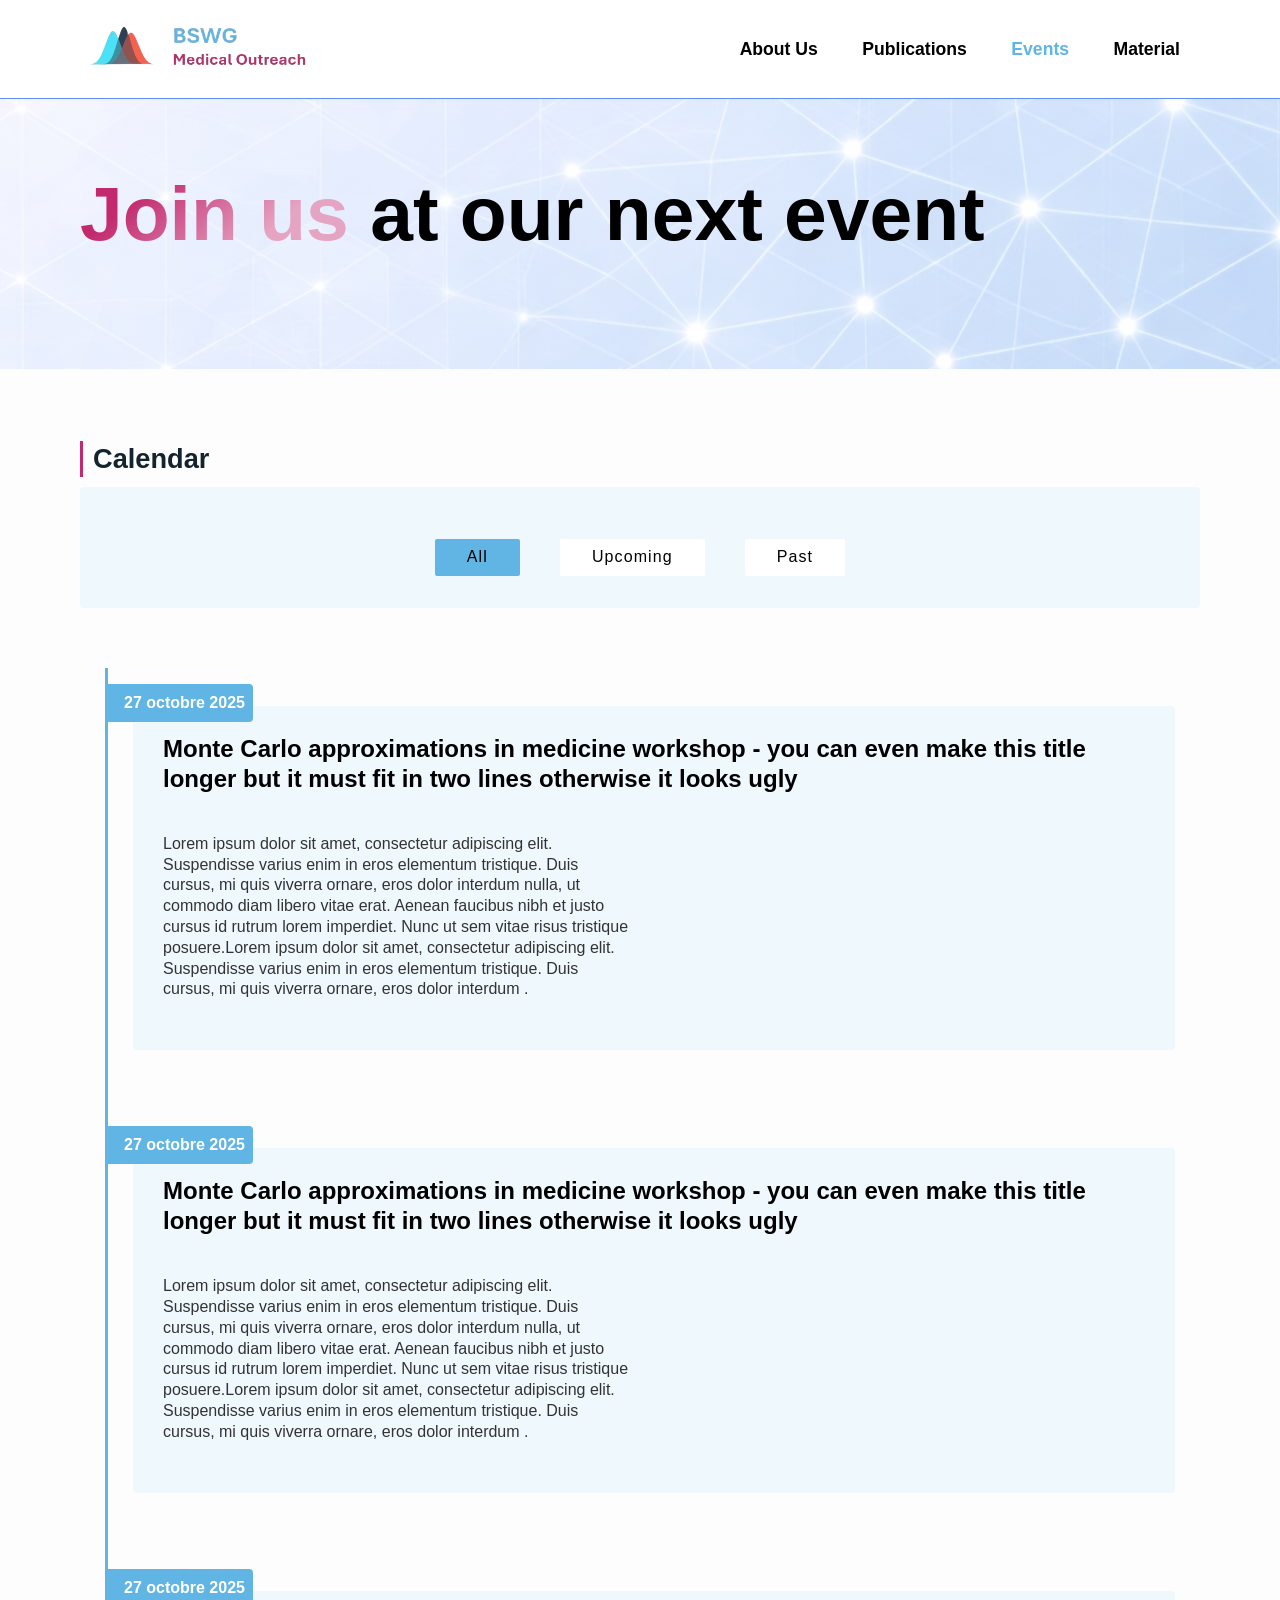
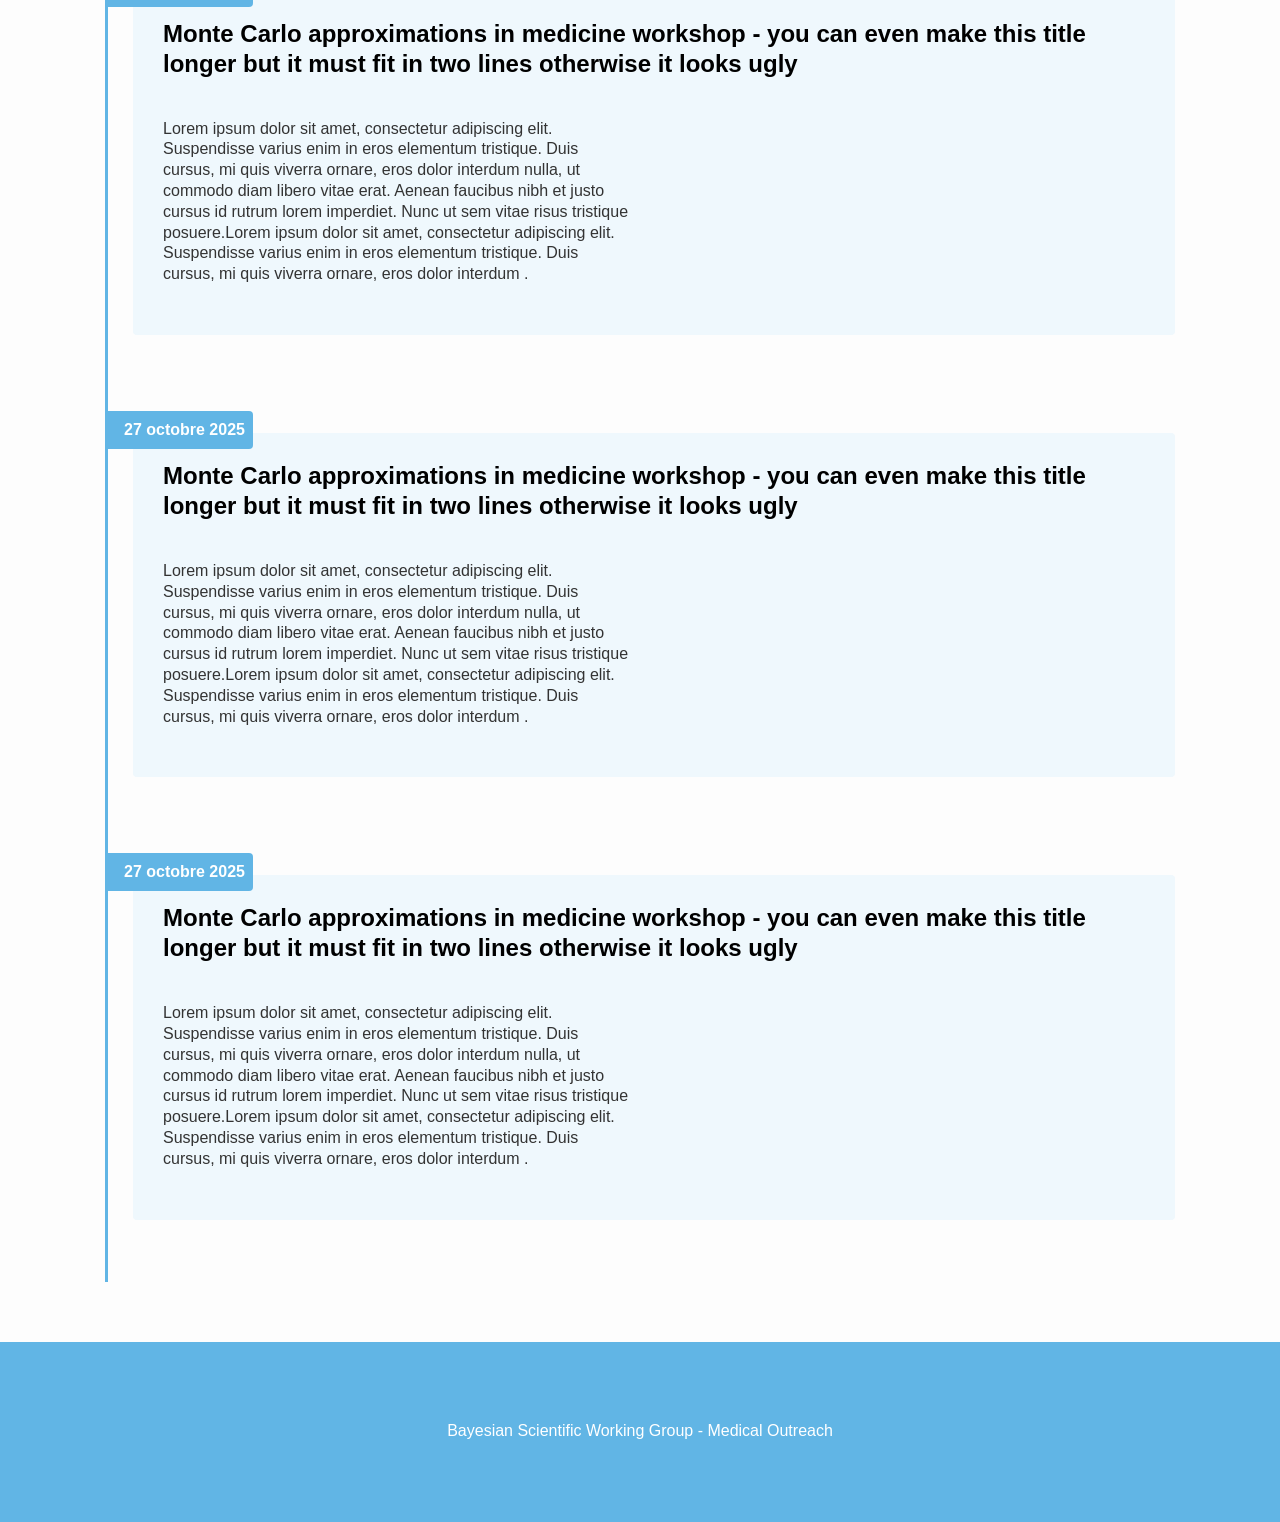
==== events.html @ 5a71332f "Update events.html" ====
<!DOCTYPE html><!--  This site was created in Webflow. https://webflow.com  --><!--  Last Published: Sun Apr 05 2026 18:39:48 GMT+0000 (Coordinated Universal Time)  -->
<html data-wf-page="69d0d35969fcc0d4f0f1eb9c" data-wf-site="69d0d35969fcc0d4f0f1ebad">
<head>
  <meta charset="utf-8">
  <title>Events</title>
  <meta content="Events" property="og:title">
  <meta content="Events" property="twitter:title">
  <meta content="width=device-width, initial-scale=1" name="viewport">
  <meta content="Webflow" name="generator">
  <link href="css/normalize.css" rel="stylesheet" type="text/css">
  <link href="css/webflow.css" rel="stylesheet" type="text/css">
  <link href="css/michaels-amazing-site2-5a-bfab69c69f147.webflow.css" rel="stylesheet" type="text/css">
  <link href="https://fonts.googleapis.com" rel="preconnect">
  <link href="https://fonts.gstatic.com" rel="preconnect" crossorigin="anonymous">
  <script src="https://ajax.googleapis.com/ajax/libs/webfont/1.6.26/webfont.js" type="text/javascript"></script>
  <script type="text/javascript">WebFont.load({  google: {    families: ["Montserrat:100,100italic,200,200italic,300,300italic,400,400italic,500,500italic,600,600italic,700,700italic,800,800italic,900,900italic","Open Sans:300,300italic,400,400italic,600,600italic,700,700italic,800,800italic","JetBrains Mono:300,400,500,600,700","Roboto Serif:300,400,500,600,700"]  }});</script>
  <script type="text/javascript">!function(o,c){var n=c.documentElement,t=" w-mod-";n.className+=t+"js",("ontouchstart"in o||o.DocumentTouch&&c instanceof DocumentTouch)&&(n.className+=t+"touch")}(window,document);</script>
  <link href="images/favicon.ico" rel="shortcut icon" type="image/x-icon">
  <link href="images/webclip.png" rel="apple-touch-icon">
</head>
<body class="body-fv">
  <div data-w-id="54c621ee-7d31-040e-1acd-8e7b8243f4e7" class="progress-bar"></div>
  <div data-animation="default" data-collapse="medium" data-duration="400" data-easing="ease-in" data-easing2="ease-out" role="banner" class="navbar-2 w-nav">
    <div class="container-9 w-container">
      <a href="index.html" class="brand-2 w-nav-brand"><img src="images/2031742340-removebg-preview.png" loading="lazy" alt="BSWG Logo" class="image-6"></a>
      <nav role="navigation" class="nav-menu w-nav-menu">
        <a href="index.html" class="nav-link w-nav-link">About us</a>
        <a href="old-home-copy-4.html" class="nav-link w-nav-link">Publications</a>
        <a href="events.html" aria-current="page" class="nav-link w-nav-link w--current">Events</a>
        <a href="material.html" class="nav-link w-nav-link">Material</a>
      </nav>
      <div class="menu-button w-nav-button">
        <div class="w-icon-nav-menu"></div>
      </div>
    </div>
  </div>
  <section class="section-10 _5-cc">
    <div data-video-urls="" data-autoplay="true" data-loop="true" data-wf-ignore="true" class="background-video w-background-video w-background-video-atom"><video id="991aefc9-4610-84f5-7d66-c1b4bea601a4-video" autoplay="" loop="" muted="" playsinline="" data-wf-ignore="true" data-object-fit="cover"></video><noscript>
        <style>
  [data-wf-bgvideo-fallback-img] {
    display: none;
  }
  @media (prefers-reduced-motion: reduce) {
    [data-wf-bgvideo-fallback-img] {
      position: absolute;
      z-index: -100;
      display: inline-block;
      height: 100%;
      width: 100%;
      object-fit: cover;
    }
  }</style><img data-wf-bgvideo-fallback-img="true" alt="">
      </noscript>
      <div aria-live="polite"><button type="button" data-w-bg-video-control="true" aria-controls="991aefc9-4610-84f5-7d66-c1b4bea601a4-video" class="w-backgroundvideo-backgroundvideoplaypausebutton w-background-video--control"><span><img src="https://uploads-ssl.webflow.com/6022af993a6b2191db3ed10c/628299f8aa233b83918e24fd_Pause.svg" loading="lazy" alt="Pause video"></span><span hidden=""><img loading="lazy" alt="Play video" src="https://uploads-ssl.webflow.com/6022af993a6b2191db3ed10c/628298b20ae0236682d4b87f_Play-24.svg"></span></button></div>
    </div>
    <div class="w-layout-blockcontainer landing-hero-container test-cc w-container">
      <h1 data-w-id="613826ca-bcf3-3292-90f8-90d9f5bdce80" class="main-heading"><code class="text-span">Join us</code> at our next event</h1>
    </div>
  </section>
  <section class="section-13">
    <div class="w-layout-blockcontainer heavy-text-container w-container">
      <h2 class="heading-17">Calendar</h2>
      <div data-current="Tab 1" data-easing="ease" data-duration-in="300" data-duration-out="100" class="tabs-3 w-tabs">
        <div class="tabs-menu-2 w-tab-menu">
          <a data-w-tab="Tab 1" class="tab-link w-inline-block w-tab-link w--current">
            <div>All</div>
          </a>
          <a data-w-tab="Tab 2" class="tab-link w-inline-block w-tab-link">
            <div>Upcoming</div>
          </a>
          <a data-w-tab="Tab 3" class="tab-link w-inline-block w-tab-link">
            <div>Past</div>
          </a>
        </div>
        <div class="tabs-content-3 w-tab-content">
          <div data-w-tab="Tab 1" class="tab-pane-events w-tab-pane w--tab-active">
            <h3 class="heading-10">27 octobre 2025</h3>
            <div class="w-layout-grid grid-5">
              <h3 id="w-node-_7e81bce2-33c3-78cb-8730-8e719823dba5-f0f1eb9c" class="heading-11">Monte Carlo approximations in medicine workshop - you can even make this title longer but it must fit in two lines otherwise it looks ugly</h3>
              <p id="w-node-_7e81bce2-33c3-78cb-8730-8e719823dba7-f0f1eb9c" class="paragraph-10">Lorem ipsum dolor sit amet, consectetur adipiscing elit. Suspendisse varius enim in eros elementum tristique. Duis cursus, mi quis viverra ornare, eros dolor interdum nulla, ut commodo diam libero vitae erat. Aenean faucibus nibh et justo cursus id rutrum lorem imperdiet. Nunc ut sem vitae risus tristique posuere.Lorem ipsum dolor sit amet, consectetur adipiscing elit. Suspendisse varius enim in eros elementum tristique. Duis cursus, mi quis viverra ornare, eros dolor interdum .</p>
              <div id="w-node-_7e81bce2-33c3-78cb-8730-8e719823dba9-f0f1eb9c" data-w-id="7e81bce2-33c3-78cb-8730-8e719823dba9" style="opacity:0" class="div-block-8">
                <ul role="list" class="list">
                  <li><span class="text-span-2">When:</span> Lorem ipsum dolor sit amet</li>
                  <li class="list-item-2"><span class="text-span-2">Where:</span> Lorem ipsum dolor sit amet, consectetur adipiscing elit.</li>
                  <li class="list-item-3"><span class="text-span-2 text-cta-cc">Want to join us ?</span> Contact firstname.lastname@email.com</li>
                </ul>
              </div>
            </div>
            <h3 class="heading-10">27 octobre 2025</h3>
            <div class="w-layout-grid grid-5">
              <h3 id="w-node-de5a73a4-7e06-2101-e8fa-aee407372d0e-f0f1eb9c" class="heading-11">Monte Carlo approximations in medicine workshop - you can even make this title longer but it must fit in two lines otherwise it looks ugly</h3>
              <p id="w-node-de5a73a4-7e06-2101-e8fa-aee407372d11-f0f1eb9c" class="paragraph-10">Lorem ipsum dolor sit amet, consectetur adipiscing elit. Suspendisse varius enim in eros elementum tristique. Duis cursus, mi quis viverra ornare, eros dolor interdum nulla, ut commodo diam libero vitae erat. Aenean faucibus nibh et justo cursus id rutrum lorem imperdiet. Nunc ut sem vitae risus tristique posuere.Lorem ipsum dolor sit amet, consectetur adipiscing elit. Suspendisse varius enim in eros elementum tristique. Duis cursus, mi quis viverra ornare, eros dolor interdum .</p>
              <div id="w-node-a14664ee-df82-0d0d-288d-96724c290dcb-f0f1eb9c" data-w-id="a14664ee-df82-0d0d-288d-96724c290dcb" style="opacity:0" class="div-block-8">
                <ul role="list" class="list">
                  <li><span class="text-span-2">When:</span> Lorem ipsum dolor sit amet</li>
                  <li class="list-item-2"><span class="text-span-2">Where:</span> Lorem ipsum dolor sit amet, consectetur adipiscing elit.</li>
                  <li class="list-item-3"><span class="text-span-2 text-cta-cc">Want to join us ?</span> Contact firstname.lastname@email.com</li>
                </ul>
              </div>
            </div>
            <h3 class="heading-10">27 octobre 2025</h3>
            <div class="w-layout-grid grid-5">
              <h3 id="w-node-e4030a88-344a-ab09-6595-201460cb4bfc-f0f1eb9c" class="heading-11">Monte Carlo approximations in medicine workshop - you can even make this title longer but it must fit in two lines otherwise it looks ugly</h3>
              <p id="w-node-e4030a88-344a-ab09-6595-201460cb4bfe-f0f1eb9c" class="paragraph-10">Lorem ipsum dolor sit amet, consectetur adipiscing elit. Suspendisse varius enim in eros elementum tristique. Duis cursus, mi quis viverra ornare, eros dolor interdum nulla, ut commodo diam libero vitae erat. Aenean faucibus nibh et justo cursus id rutrum lorem imperdiet. Nunc ut sem vitae risus tristique posuere.Lorem ipsum dolor sit amet, consectetur adipiscing elit. Suspendisse varius enim in eros elementum tristique. Duis cursus, mi quis viverra ornare, eros dolor interdum .</p>
              <div id="w-node-e4030a88-344a-ab09-6595-201460cb4c00-f0f1eb9c" data-w-id="e4030a88-344a-ab09-6595-201460cb4c00" style="opacity:0" class="div-block-8">
                <ul role="list" class="list">
                  <li><span class="text-span-2">When:</span> Lorem ipsum dolor sit amet</li>
                  <li class="list-item-2"><span class="text-span-2">Where:</span> Lorem ipsum dolor sit amet, consectetur adipiscing elit.</li>
                  <li class="list-item-3"><span class="text-span-2 text-cta-cc">Want to join us ?</span> Contact firstname.lastname@email.com</li>
                </ul>
              </div>
            </div>
            <h3 class="heading-10">27 octobre 2025</h3>
            <div class="w-layout-grid grid-5">
              <h3 id="w-node-_1f181d3f-68ab-ce94-9e25-8fe3b47ff9dc-f0f1eb9c" class="heading-11">Monte Carlo approximations in medicine workshop - you can even make this title longer but it must fit in two lines otherwise it looks ugly</h3>
              <p id="w-node-_1f181d3f-68ab-ce94-9e25-8fe3b47ff9de-f0f1eb9c" class="paragraph-10">Lorem ipsum dolor sit amet, consectetur adipiscing elit. Suspendisse varius enim in eros elementum tristique. Duis cursus, mi quis viverra ornare, eros dolor interdum nulla, ut commodo diam libero vitae erat. Aenean faucibus nibh et justo cursus id rutrum lorem imperdiet. Nunc ut sem vitae risus tristique posuere.Lorem ipsum dolor sit amet, consectetur adipiscing elit. Suspendisse varius enim in eros elementum tristique. Duis cursus, mi quis viverra ornare, eros dolor interdum .</p>
              <div id="w-node-_1f181d3f-68ab-ce94-9e25-8fe3b47ff9e0-f0f1eb9c" data-w-id="1f181d3f-68ab-ce94-9e25-8fe3b47ff9e0" style="opacity:0" class="div-block-8">
                <ul role="list" class="list">
                  <li><span class="text-span-2">When:</span> Lorem ipsum dolor sit amet</li>
                  <li class="list-item-2"><span class="text-span-2">Where:</span> Lorem ipsum dolor sit amet, consectetur adipiscing elit.</li>
                  <li class="list-item-3"><span class="text-span-2 text-cta-cc">Want to join us ?</span> Contact firstname.lastname@email.com</li>
                </ul>
              </div>
            </div>
            <h3 class="heading-10">27 octobre 2025</h3>
            <div class="w-layout-grid grid-5">
              <h3 id="w-node-_005bc607-84c0-96e6-5b84-ed4f6423208b-f0f1eb9c" class="heading-11">Monte Carlo approximations in medicine workshop - you can even make this title longer but it must fit in two lines otherwise it looks ugly</h3>
              <p id="w-node-_005bc607-84c0-96e6-5b84-ed4f6423208d-f0f1eb9c" class="paragraph-10">Lorem ipsum dolor sit amet, consectetur adipiscing elit. Suspendisse varius enim in eros elementum tristique. Duis cursus, mi quis viverra ornare, eros dolor interdum nulla, ut commodo diam libero vitae erat. Aenean faucibus nibh et justo cursus id rutrum lorem imperdiet. Nunc ut sem vitae risus tristique posuere.Lorem ipsum dolor sit amet, consectetur adipiscing elit. Suspendisse varius enim in eros elementum tristique. Duis cursus, mi quis viverra ornare, eros dolor interdum .</p>
              <div id="w-node-_005bc607-84c0-96e6-5b84-ed4f6423208f-f0f1eb9c" data-w-id="005bc607-84c0-96e6-5b84-ed4f6423208f" style="opacity:0" class="div-block-8">
                <ul role="list" class="list">
                  <li><span class="text-span-2">When:</span> Lorem ipsum dolor sit amet</li>
                  <li class="list-item-2"><span class="text-span-2">Where:</span> Lorem ipsum dolor sit amet, consectetur adipiscing elit.</li>
                  <li class="list-item-3"><span class="text-span-2 text-cta-cc">Want to join us ?</span> Contact firstname.lastname@email.com</li>
                </ul>
              </div>
            </div>
          </div>
          <div data-w-tab="Tab 2" class="tab-pane-events w-tab-pane">
            <h3 data-w-id="85aab16d-531e-f1cb-fd88-e63f747f1c87" style="-webkit-transform:translate3d(0, 0, 0) scale3d(0, 1, 1) rotateX(0) rotateY(0) rotateZ(0) skew(0, 0);-moz-transform:translate3d(0, 0, 0) scale3d(0, 1, 1) rotateX(0) rotateY(0) rotateZ(0) skew(0, 0);-ms-transform:translate3d(0, 0, 0) scale3d(0, 1, 1) rotateX(0) rotateY(0) rotateZ(0) skew(0, 0);transform:translate3d(0, 0, 0) scale3d(0, 1, 1) rotateX(0) rotateY(0) rotateZ(0) skew(0, 0);color:rgba(0,0,0,0);opacity:0" class="heading-10">27 octobre 2025</h3>
            <div data-w-id="8327f0cd-1bcc-710b-c0d0-c67b0b6d1154" style="-webkit-transform:translate3d(0, 50px, 0) scale3d(1, 1, 1) rotateX(0) rotateY(0) rotateZ(0) skew(0, 0);-moz-transform:translate3d(0, 50px, 0) scale3d(1, 1, 1) rotateX(0) rotateY(0) rotateZ(0) skew(0, 0);-ms-transform:translate3d(0, 50px, 0) scale3d(1, 1, 1) rotateX(0) rotateY(0) rotateZ(0) skew(0, 0);transform:translate3d(0, 50px, 0) scale3d(1, 1, 1) rotateX(0) rotateY(0) rotateZ(0) skew(0, 0);opacity:0.5" class="w-layout-grid grid-5">
              <h3 id="w-node-_8327f0cd-1bcc-710b-c0d0-c67b0b6d1155-f0f1eb9c" class="heading-11">Monte Carlo approximations in medicine workshop - you can even make this title longer but it must fit in two lines otherwise it looks ugly</h3>
              <p id="w-node-_8327f0cd-1bcc-710b-c0d0-c67b0b6d1157-f0f1eb9c" class="paragraph-10">Lorem ipsum dolor sit amet, consectetur adipiscing elit. Suspendisse varius enim in eros elementum tristique. Duis cursus, mi quis viverra ornare, eros dolor interdum nulla, ut commodo diam libero vitae erat. Aenean faucibus nibh et justo cursus id rutrum lorem imperdiet. Nunc ut sem vitae risus tristique posuere.Lorem ipsum dolor sit amet, consectetur adipiscing elit. Suspendisse varius enim in eros elementum tristique. Duis cursus, mi quis viverra ornare, eros dolor interdum .</p>
              <div id="w-node-_8327f0cd-1bcc-710b-c0d0-c67b0b6d1159-f0f1eb9c" data-w-id="8327f0cd-1bcc-710b-c0d0-c67b0b6d1159" style="-webkit-transform:translate3d(0, 50px, 0) scale3d(1, 1, 1) rotateX(0) rotateY(0) rotateZ(0) skew(0, 0);-moz-transform:translate3d(0, 50px, 0) scale3d(1, 1, 1) rotateX(0) rotateY(0) rotateZ(0) skew(0, 0);-ms-transform:translate3d(0, 50px, 0) scale3d(1, 1, 1) rotateX(0) rotateY(0) rotateZ(0) skew(0, 0);transform:translate3d(0, 50px, 0) scale3d(1, 1, 1) rotateX(0) rotateY(0) rotateZ(0) skew(0, 0);opacity:0.5" class="div-block-8">
                <ul role="list" class="list">
                  <li><span class="text-span-2">When:</span> 8:30 am - 12.30 pm, Tuesday 2. octobre 2025</li>
                  <li class="list-item-2"><span class="text-span-2">Where</span>: 3rd floor of the Medical Center, 22 Burning Street, Stockholm, GB</li>
                  <li class="list-item-3"><span class="text-span-2">Want to join us ?</span> Contact firstname.lastname@email.com</li>
                </ul>
              </div>
            </div>
            <h3 data-w-id="6b0afb81-6379-e695-b202-a057b047444a" style="-webkit-transform:translate3d(0, 0, 0) scale3d(0, 1, 1) rotateX(0) rotateY(0) rotateZ(0) skew(0, 0);-moz-transform:translate3d(0, 0, 0) scale3d(0, 1, 1) rotateX(0) rotateY(0) rotateZ(0) skew(0, 0);-ms-transform:translate3d(0, 0, 0) scale3d(0, 1, 1) rotateX(0) rotateY(0) rotateZ(0) skew(0, 0);transform:translate3d(0, 0, 0) scale3d(0, 1, 1) rotateX(0) rotateY(0) rotateZ(0) skew(0, 0);color:rgba(0,0,0,0);opacity:0" class="heading-10">27 octobre 2025</h3>
            <div data-w-id="4a380a78-e05b-343e-1534-e70ee3c54737" style="-webkit-transform:translate3d(0, 50px, 0) scale3d(1, 1, 1) rotateX(0) rotateY(0) rotateZ(0) skew(0, 0);-moz-transform:translate3d(0, 50px, 0) scale3d(1, 1, 1) rotateX(0) rotateY(0) rotateZ(0) skew(0, 0);-ms-transform:translate3d(0, 50px, 0) scale3d(1, 1, 1) rotateX(0) rotateY(0) rotateZ(0) skew(0, 0);transform:translate3d(0, 50px, 0) scale3d(1, 1, 1) rotateX(0) rotateY(0) rotateZ(0) skew(0, 0);opacity:0.5" class="w-layout-grid grid-5">
              <h3 id="w-node-_4a380a78-e05b-343e-1534-e70ee3c54738-f0f1eb9c" class="heading-11">Monte Carlo approximations in medicine workshop - you can even make this title longer but it must fit in two lines otherwise it looks ugly</h3>
              <p id="w-node-_4a380a78-e05b-343e-1534-e70ee3c5473a-f0f1eb9c" class="paragraph-10">Lorem ipsum dolor sit amet, consectetur adipiscing elit. Suspendisse varius enim in eros elementum tristique. Duis cursus, mi quis viverra ornare, eros dolor interdum nulla, ut commodo diam libero vitae erat. Aenean faucibus nibh et justo cursus id rutrum lorem imperdiet. Nunc ut sem vitae risus tristique posuere.Lorem ipsum dolor sit amet, consectetur adipiscing elit. Suspendisse varius enim in eros elementum tristique. Duis cursus, mi quis viverra ornare, eros dolor interdum .</p>
              <div id="w-node-_4a380a78-e05b-343e-1534-e70ee3c5473c-f0f1eb9c" data-w-id="4a380a78-e05b-343e-1534-e70ee3c5473c" style="-webkit-transform:translate3d(0, 50px, 0) scale3d(1, 1, 1) rotateX(0) rotateY(0) rotateZ(0) skew(0, 0);-moz-transform:translate3d(0, 50px, 0) scale3d(1, 1, 1) rotateX(0) rotateY(0) rotateZ(0) skew(0, 0);-ms-transform:translate3d(0, 50px, 0) scale3d(1, 1, 1) rotateX(0) rotateY(0) rotateZ(0) skew(0, 0);transform:translate3d(0, 50px, 0) scale3d(1, 1, 1) rotateX(0) rotateY(0) rotateZ(0) skew(0, 0);opacity:0.5" class="div-block-8">
                <ul role="list" class="list">
                  <li><span class="text-span-2">When:</span> 8:30 am - 12.30 pm, Tuesday 2. octobre 2025</li>
                  <li class="list-item-2"><span class="text-span-2">Where</span>: 3rd floor of the Medical Center, 22 Burning Street, Stockholm, GB</li>
                  <li class="list-item-3"><span class="text-span-2">Want to join us ?</span> Contact firstname.lastname@email.com</li>
                </ul>
              </div>
            </div>
            <h3 data-w-id="e9a255da-5c8d-e9c1-4981-84befc79aa4c" style="-webkit-transform:translate3d(0, 0, 0) scale3d(0, 1, 1) rotateX(0) rotateY(0) rotateZ(0) skew(0, 0);-moz-transform:translate3d(0, 0, 0) scale3d(0, 1, 1) rotateX(0) rotateY(0) rotateZ(0) skew(0, 0);-ms-transform:translate3d(0, 0, 0) scale3d(0, 1, 1) rotateX(0) rotateY(0) rotateZ(0) skew(0, 0);transform:translate3d(0, 0, 0) scale3d(0, 1, 1) rotateX(0) rotateY(0) rotateZ(0) skew(0, 0);color:rgba(0,0,0,0);opacity:0" class="heading-10">27 octobre 2025</h3>
            <div data-w-id="7081e1f6-1bb8-d461-4f8e-ec58a9eb59a0" style="-webkit-transform:translate3d(0, 50px, 0) scale3d(1, 1, 1) rotateX(0) rotateY(0) rotateZ(0) skew(0, 0);-moz-transform:translate3d(0, 50px, 0) scale3d(1, 1, 1) rotateX(0) rotateY(0) rotateZ(0) skew(0, 0);-ms-transform:translate3d(0, 50px, 0) scale3d(1, 1, 1) rotateX(0) rotateY(0) rotateZ(0) skew(0, 0);transform:translate3d(0, 50px, 0) scale3d(1, 1, 1) rotateX(0) rotateY(0) rotateZ(0) skew(0, 0);opacity:0.5" class="w-layout-grid grid-5">
              <h3 id="w-node-_7081e1f6-1bb8-d461-4f8e-ec58a9eb59a1-f0f1eb9c" class="heading-11">Monte Carlo approximations in medicine workshop - you can even make this title longer but it must fit in two lines otherwise it looks ugly</h3>
              <p id="w-node-_7081e1f6-1bb8-d461-4f8e-ec58a9eb59a3-f0f1eb9c" class="paragraph-10">Lorem ipsum dolor sit amet, consectetur adipiscing elit. Suspendisse varius enim in eros elementum tristique. Duis cursus, mi quis viverra ornare, eros dolor interdum nulla, ut commodo diam libero vitae erat. Aenean faucibus nibh et justo cursus id rutrum lorem imperdiet. Nunc ut sem vitae risus tristique posuere.Lorem ipsum dolor sit amet, consectetur adipiscing elit. Suspendisse varius enim in eros elementum tristique. Duis cursus, mi quis viverra ornare, eros dolor interdum .</p>
              <div id="w-node-_7081e1f6-1bb8-d461-4f8e-ec58a9eb59a5-f0f1eb9c" data-w-id="7081e1f6-1bb8-d461-4f8e-ec58a9eb59a5" style="-webkit-transform:translate3d(0, 50px, 0) scale3d(1, 1, 1) rotateX(0) rotateY(0) rotateZ(0) skew(0, 0);-moz-transform:translate3d(0, 50px, 0) scale3d(1, 1, 1) rotateX(0) rotateY(0) rotateZ(0) skew(0, 0);-ms-transform:translate3d(0, 50px, 0) scale3d(1, 1, 1) rotateX(0) rotateY(0) rotateZ(0) skew(0, 0);transform:translate3d(0, 50px, 0) scale3d(1, 1, 1) rotateX(0) rotateY(0) rotateZ(0) skew(0, 0);opacity:0.5" class="div-block-8">
                <ul role="list" class="list">
                  <li><span class="text-span-2">When:</span> 8:30 am - 12.30 pm, Tuesday 2. octobre 2025</li>
                  <li class="list-item-2"><span class="text-span-2">Where</span>: 3rd floor of the Medical Center, 22 Burning Street, Stockholm, GB</li>
                  <li class="list-item-3"><span class="text-span-2">Want to join us ?</span> Contact firstname.lastname@email.com</li>
                </ul>
              </div>
            </div>
          </div>
          <div data-w-tab="Tab 3" class="tab-pane-events w-tab-pane">
            <h3 data-w-id="82aa5870-cc59-0af3-6b9b-607f86d3ffaa" style="-webkit-transform:translate3d(0, 0, 0) scale3d(0, 1, 1) rotateX(0) rotateY(0) rotateZ(0) skew(0, 0);-moz-transform:translate3d(0, 0, 0) scale3d(0, 1, 1) rotateX(0) rotateY(0) rotateZ(0) skew(0, 0);-ms-transform:translate3d(0, 0, 0) scale3d(0, 1, 1) rotateX(0) rotateY(0) rotateZ(0) skew(0, 0);transform:translate3d(0, 0, 0) scale3d(0, 1, 1) rotateX(0) rotateY(0) rotateZ(0) skew(0, 0);color:rgba(0,0,0,0);opacity:0" class="heading-10">27 octobre 2025</h3>
            <div data-w-id="5eb26b4c-665d-7662-7dee-a647021b8d17" style="-webkit-transform:translate3d(0, 50px, 0) scale3d(1, 1, 1) rotateX(0) rotateY(0) rotateZ(0) skew(0, 0);-moz-transform:translate3d(0, 50px, 0) scale3d(1, 1, 1) rotateX(0) rotateY(0) rotateZ(0) skew(0, 0);-ms-transform:translate3d(0, 50px, 0) scale3d(1, 1, 1) rotateX(0) rotateY(0) rotateZ(0) skew(0, 0);transform:translate3d(0, 50px, 0) scale3d(1, 1, 1) rotateX(0) rotateY(0) rotateZ(0) skew(0, 0);opacity:0.5" class="w-layout-grid grid-5">
              <h3 id="w-node-_5eb26b4c-665d-7662-7dee-a647021b8d18-f0f1eb9c" class="heading-11">Monte Carlo approximations in medicine workshop - you can even make this title longer but it must fit in two lines otherwise it looks ugly</h3>
              <p id="w-node-_5eb26b4c-665d-7662-7dee-a647021b8d1a-f0f1eb9c" class="paragraph-10">Lorem ipsum dolor sit amet, consectetur adipiscing elit. Suspendisse varius enim in eros elementum tristique. Duis cursus, mi quis viverra ornare, eros dolor interdum nulla, ut commodo diam libero vitae erat. Aenean faucibus nibh et justo cursus id rutrum lorem imperdiet. Nunc ut sem vitae risus tristique posuere.Lorem ipsum dolor sit amet, consectetur adipiscing elit. Suspendisse varius enim in eros elementum tristique. Duis cursus, mi quis viverra ornare, eros dolor interdum .</p>
              <div id="w-node-_5eb26b4c-665d-7662-7dee-a647021b8d1c-f0f1eb9c" data-w-id="5eb26b4c-665d-7662-7dee-a647021b8d1c" style="-webkit-transform:translate3d(0, 50px, 0) scale3d(1, 1, 1) rotateX(0) rotateY(0) rotateZ(0) skew(0, 0);-moz-transform:translate3d(0, 50px, 0) scale3d(1, 1, 1) rotateX(0) rotateY(0) rotateZ(0) skew(0, 0);-ms-transform:translate3d(0, 50px, 0) scale3d(1, 1, 1) rotateX(0) rotateY(0) rotateZ(0) skew(0, 0);transform:translate3d(0, 50px, 0) scale3d(1, 1, 1) rotateX(0) rotateY(0) rotateZ(0) skew(0, 0);opacity:0.5" class="div-block-8">
                <ul role="list" class="list">
                  <li><span class="text-span-2">When:</span> 8:30 am - 12.30 pm, Tuesday 2. octobre 2025</li>
                  <li class="list-item-2"><span class="text-span-2">Where</span>: 3rd floor of the Medical Center, 22 Burning Street, Stockholm, GB</li>
                  <li class="list-item-3"><span class="text-span-2">Want to join us ?</span> Contact firstname.lastname@email.com</li>
                </ul>
              </div>
            </div>
            <h3 data-w-id="50566b09-c303-078c-c331-3d518031cce4" style="-webkit-transform:translate3d(0, 0, 0) scale3d(0, 1, 1) rotateX(0) rotateY(0) rotateZ(0) skew(0, 0);-moz-transform:translate3d(0, 0, 0) scale3d(0, 1, 1) rotateX(0) rotateY(0) rotateZ(0) skew(0, 0);-ms-transform:translate3d(0, 0, 0) scale3d(0, 1, 1) rotateX(0) rotateY(0) rotateZ(0) skew(0, 0);transform:translate3d(0, 0, 0) scale3d(0, 1, 1) rotateX(0) rotateY(0) rotateZ(0) skew(0, 0);color:rgba(0,0,0,0);opacity:0" class="heading-10">18 june 2025</h3>
            <div data-w-id="5d026f73-9af9-9431-28e5-985a542ad6ee" style="-webkit-transform:translate3d(0, 50px, 0) scale3d(1, 1, 1) rotateX(0) rotateY(0) rotateZ(0) skew(0, 0);-moz-transform:translate3d(0, 50px, 0) scale3d(1, 1, 1) rotateX(0) rotateY(0) rotateZ(0) skew(0, 0);-ms-transform:translate3d(0, 50px, 0) scale3d(1, 1, 1) rotateX(0) rotateY(0) rotateZ(0) skew(0, 0);transform:translate3d(0, 50px, 0) scale3d(1, 1, 1) rotateX(0) rotateY(0) rotateZ(0) skew(0, 0);opacity:0.5" class="w-layout-grid grid-5">
              <h3 id="w-node-_5d026f73-9af9-9431-28e5-985a542ad6ef-f0f1eb9c" class="heading-11">Monte Carlo approximations in medicine workshop - you can even make this title longer but it must fit in two lines otherwise it looks ugly</h3>
              <p id="w-node-_5d026f73-9af9-9431-28e5-985a542ad6f1-f0f1eb9c" class="paragraph-10">Lorem ipsum dolor sit amet, consectetur adipiscing elit. Suspendisse varius enim in eros elementum tristique. Duis cursus, mi quis viverra ornare, eros dolor interdum nulla, ut commodo diam libero vitae erat. Aenean faucibus nibh et justo cursus id rutrum lorem imperdiet. Nunc ut sem vitae risus tristique posuere.Lorem ipsum dolor sit amet, consectetur adipiscing elit. Suspendisse varius enim in eros elementum tristique. Duis cursus, mi quis viverra ornare, eros dolor interdum .</p>
              <div id="w-node-_5d026f73-9af9-9431-28e5-985a542ad6f3-f0f1eb9c" data-w-id="5d026f73-9af9-9431-28e5-985a542ad6f3" style="-webkit-transform:translate3d(0, 50px, 0) scale3d(1, 1, 1) rotateX(0) rotateY(0) rotateZ(0) skew(0, 0);-moz-transform:translate3d(0, 50px, 0) scale3d(1, 1, 1) rotateX(0) rotateY(0) rotateZ(0) skew(0, 0);-ms-transform:translate3d(0, 50px, 0) scale3d(1, 1, 1) rotateX(0) rotateY(0) rotateZ(0) skew(0, 0);transform:translate3d(0, 50px, 0) scale3d(1, 1, 1) rotateX(0) rotateY(0) rotateZ(0) skew(0, 0);opacity:0.5" class="div-block-8">
                <ul role="list" class="list">
                  <li><span class="text-span-2">When:</span> 8:30 am - 12.30 pm, Tuesday 2. octobre 2025</li>
                  <li class="list-item-2"><span class="text-span-2">Where</span>: 3rd floor of the Medical Center, 22 Burning Street, Stockholm, GB</li>
                  <li class="list-item-3"><span class="text-span-2">Want to join us ?</span> Contact firstname.lastname@email.com</li>
                </ul>
              </div>
            </div>
            <h3 data-w-id="cbfba8ea-d329-2f4e-b589-ea179553dccc" style="-webkit-transform:translate3d(0, 0, 0) scale3d(0, 1, 1) rotateX(0) rotateY(0) rotateZ(0) skew(0, 0);-moz-transform:translate3d(0, 0, 0) scale3d(0, 1, 1) rotateX(0) rotateY(0) rotateZ(0) skew(0, 0);-ms-transform:translate3d(0, 0, 0) scale3d(0, 1, 1) rotateX(0) rotateY(0) rotateZ(0) skew(0, 0);transform:translate3d(0, 0, 0) scale3d(0, 1, 1) rotateX(0) rotateY(0) rotateZ(0) skew(0, 0);color:rgba(0,0,0,0);opacity:0" class="heading-10">2 mai 2025</h3>
            <div data-w-id="27bcceaf-577c-77cf-2940-3ed757a732a0" style="-webkit-transform:translate3d(0, 50px, 0) scale3d(1, 1, 1) rotateX(0) rotateY(0) rotateZ(0) skew(0, 0);-moz-transform:translate3d(0, 50px, 0) scale3d(1, 1, 1) rotateX(0) rotateY(0) rotateZ(0) skew(0, 0);-ms-transform:translate3d(0, 50px, 0) scale3d(1, 1, 1) rotateX(0) rotateY(0) rotateZ(0) skew(0, 0);transform:translate3d(0, 50px, 0) scale3d(1, 1, 1) rotateX(0) rotateY(0) rotateZ(0) skew(0, 0);opacity:0.5" class="w-layout-grid grid-5">
              <h3 id="w-node-_27bcceaf-577c-77cf-2940-3ed757a732a1-f0f1eb9c" class="heading-11">Monte Carlo approximations in medicine workshop - you can even make this title longer but it must fit in two lines otherwise it looks ugly</h3>
              <p id="w-node-_27bcceaf-577c-77cf-2940-3ed757a732a3-f0f1eb9c" class="paragraph-10">Lorem ipsum dolor sit amet, consectetur adipiscing elit. Suspendisse varius enim in eros elementum tristique. Duis cursus, mi quis viverra ornare, eros dolor interdum nulla, ut commodo diam libero vitae erat. Aenean faucibus nibh et justo cursus id rutrum lorem imperdiet. Nunc ut sem vitae risus tristique posuere.Lorem ipsum dolor sit amet, consectetur adipiscing elit. Suspendisse varius enim in eros elementum tristique. Duis cursus, mi quis viverra ornare, eros dolor interdum .</p>
              <div id="w-node-_27bcceaf-577c-77cf-2940-3ed757a732a5-f0f1eb9c" data-w-id="27bcceaf-577c-77cf-2940-3ed757a732a5" style="-webkit-transform:translate3d(0, 50px, 0) scale3d(1, 1, 1) rotateX(0) rotateY(0) rotateZ(0) skew(0, 0);-moz-transform:translate3d(0, 50px, 0) scale3d(1, 1, 1) rotateX(0) rotateY(0) rotateZ(0) skew(0, 0);-ms-transform:translate3d(0, 50px, 0) scale3d(1, 1, 1) rotateX(0) rotateY(0) rotateZ(0) skew(0, 0);transform:translate3d(0, 50px, 0) scale3d(1, 1, 1) rotateX(0) rotateY(0) rotateZ(0) skew(0, 0);opacity:0.5" class="div-block-8">
                <ul role="list" class="list">
                  <li><span class="text-span-2">When:</span> 8:30 am - 12.30 pm, Tuesday 2. octobre 2025</li>
                  <li class="list-item-2"><span class="text-span-2">Where</span>: 3rd floor of the Medical Center, 22 Burning Street, Stockholm, GB</li>
                  <li class="list-item-3"><span class="text-span-2">Want to join us ?</span> Contact firstname.lastname@email.com</li>
                </ul>
              </div>
            </div>
          </div>
        </div>
      </div>
    </div>
  </section>
  <section class="section-8">
    <div class="w-layout-blockcontainer container-11 w-container">
      <div class="text-block">Bayesian Scientific Working Group - Medical Outreach</div>
    </div>
  </section>
  <script src="https://d3e54v103j8qbb.cloudfront.net/js/jquery-3.5.1.min.dc5e7f18c8.js?site=69d0d35969fcc0d4f0f1ebad" type="text/javascript" integrity="sha256-9/aliU8dGd2tb6OSsuzixeV4y/faTqgFtohetphbbj0=" crossorigin="anonymous"></script>
  <script src="js/webflow.js" type="text/javascript"></script>
</body>
</html>
---- css/webflow.css ----
@font-face {
  font-family: 'webflow-icons';
  src: url("[data-uri]") format('truetype');
  font-weight: normal;
  font-style: normal;
}
[class^="w-icon-"],
[class*=" w-icon-"] {
  /* use !important to prevent issues with browser extensions that change fonts */
  font-family: 'webflow-icons' !important;
  speak: none;
  font-style: normal;
  font-weight: normal;
  font-variant: normal;
  text-transform: none;
  line-height: 1;
  /* Better Font Rendering =========== */
  -webkit-font-smoothing: antialiased;
  -moz-osx-font-smoothing: grayscale;
}
.w-icon-slider-right:before {
  content: "\e600";
}
.w-icon-slider-left:before {
  content: "\e601";
}
.w-icon-nav-menu:before {
  content: "\e602";
}
.w-icon-arrow-down:before,
.w-icon-dropdown-toggle:before {
  content: "\e603";
}
.w-icon-file-upload-remove:before {
  content: "\e900";
}
.w-icon-file-upload-icon:before {
  content: "\e903";
}
* {
  -webkit-box-sizing: border-box;
  -moz-box-sizing: border-box;
  box-sizing: border-box;
}
html {
  height: 100%;
}
body {
  margin: 0;
  min-height: 100%;
  background-color: #fff;
  font-family: Arial, sans-serif;
  font-size: 14px;
  line-height: 20px;
  color: #333;
}
img {
  max-width: 100%;
  vertical-align: middle;
  display: inline-block;
}
html.w-mod-touch * {
  background-attachment: scroll !important;
}
.w-block {
  display: block;
}
.w-inline-block {
  max-width: 100%;
  display: inline-block;
}
.w-clearfix:before,
.w-clearfix:after {
  content: " ";
  display: table;
  grid-column-start: 1;
  grid-row-start: 1;
  grid-column-end: 2;
  grid-row-end: 2;
}
.w-clearfix:after {
  clear: both;
}
.w-hidden {
  display: none;
}
.w-button {
  display: inline-block;
  padding: 9px 15px;
  background-color: #3898EC;
  color: white;
  border: 0;
  line-height: inherit;
  text-decoration: none;
  cursor: pointer;
  border-radius: 0;
}
input.w-button {
  -webkit-appearance: button;
}
html[data-w-dynpage] [data-w-cloak] {
  color: transparent !important;
}
.w-code-block {
  margin: unset;
}
pre.w-code-block code {
  all: inherit;
}
.w-optimization {
  display: contents;
}
.w-webflow-badge,
.w-webflow-badge > img {
  box-sizing: unset;
  width: unset;
  height: unset;
  max-height: unset;
  max-width: unset;
  min-height: unset;
  min-width: unset;
  margin: unset;
  padding: unset;
  float: unset;
  clear: unset;
  border: unset;
  border-radius: unset;
  background: unset;
  background-image: unset;
  background-position: unset;
  background-size: unset;
  background-repeat: unset;
  background-origin: unset;
  background-clip: unset;
  background-attachment: unset;
  background-color: unset;
  box-shadow: unset;
  transform: unset;
  transition: unset;
  direction: unset;
  font-family: unset;
  font-weight: unset;
  color: unset;
  font-size: unset;
  line-height: unset;
  font-style: unset;
  font-variant: unset;
  text-align: unset;
  letter-spacing: unset;
  text-decoration: unset;
  text-indent: unset;
  text-transform: unset;
  list-style-type: unset;
  text-shadow: unset;
  vertical-align: unset;
  cursor: unset;
  white-space: unset;
  word-break: unset;
  word-spacing: unset;
  word-wrap: unset;
}
.w-webflow-badge {
  position: fixed !important;
  display: inline-block !important;
  visibility: visible !important;
  opacity: 1 !important;
  z-index: 2147483647 !important;
  top: auto !important;
  right: 12px !important;
  bottom: 12px !important;
  left: auto !important;
  color: #aaadb0 !important;
  background-color: #fff !important;
  border-radius: 3px !important;
  padding: 6px !important;
  font-size: 12px !important;
  line-height: 14px !important;
  text-decoration: none !important;
  transform: none !important;
  margin: 0 !important;
  width: auto !important;
  height: auto !important;
  overflow: unset !important;
  white-space: nowrap;
  box-shadow: 0 0 0 1px rgba(0, 0, 0, 0.1), 0px 1px 3px rgba(0, 0, 0, 0.1);
  cursor: pointer;
}
.w-webflow-badge > img {
  position: unset;
  display: inline-block !important;
  visibility: unset !important;
  opacity: 1 !important;
  vertical-align: middle !important;
}
h1,
h2,
h3,
h4,
h5,
h6 {
  font-weight: bold;
  margin-bottom: 10px;
}
h1 {
  font-size: 38px;
  line-height: 44px;
  margin-top: 20px;
}
h2 {
  font-size: 32px;
  line-height: 36px;
  margin-top: 20px;
}
h3 {
  font-size: 24px;
  line-height: 30px;
  margin-top: 20px;
}
h4 {
  font-size: 18px;
  line-height: 24px;
  margin-top: 10px;
}
h5 {
  font-size: 14px;
  line-height: 20px;
  margin-top: 10px;
}
h6 {
  font-size: 12px;
  line-height: 18px;
  margin-top: 10px;
}
p {
  margin-top: 0;
  margin-bottom: 10px;
}
blockquote {
  margin: 0 0 10px 0;
  padding: 10px 20px;
  border-left: 5px solid #E2E2E2;
  font-size: 18px;
  line-height: 22px;
}
figure {
  margin: 0;
  margin-bottom: 10px;
}
figcaption {
  margin-top: 5px;
  text-align: center;
}
ul,
ol {
  margin-top: 0px;
  margin-bottom: 10px;
  padding-left: 40px;
}
.w-list-unstyled {
  padding-left: 0;
  list-style: none;
}
.w-embed:before,
.w-embed:after {
  content: " ";
  display: table;
  grid-column-start: 1;
  grid-row-start: 1;
  grid-column-end: 2;
  grid-row-end: 2;
}
.w-embed:after {
  clear: both;
}
.w-video {
  width: 100%;
  position: relative;
  padding: 0;
}
.w-video iframe,
.w-video object,
.w-video embed {
  position: absolute;
  top: 0;
  left: 0;
  width: 100%;
  height: 100%;
  border: none;
}
fieldset {
  padding: 0;
  margin: 0;
  border: 0;
}
button,
[type='button'],
[type='reset'] {
  border: 0;
  cursor: pointer;
  -webkit-appearance: button;
}
.w-form {
  margin: 0 0 15px;
}
.w-form-done {
  display: none;
  padding: 20px;
  text-align: center;
  background-color: #dddddd;
}
.w-form-fail {
  display: none;
  margin-top: 10px;
  padding: 10px;
  background-color: #ffdede;
}
label {
  display: block;
  margin-bottom: 5px;
  font-weight: bold;
}
.w-input,
.w-select {
  display: block;
  width: 100%;
  height: 38px;
  padding: 8px 12px;
  margin-bottom: 10px;
  font-size: 14px;
  line-height: 1.42857143;
  color: #333333;
  vertical-align: middle;
  background-color: #ffffff;
  border: 1px solid #cccccc;
}
.w-input::placeholder,
.w-select::placeholder {
  color: #999;
}
.w-input:focus,
.w-select:focus {
  border-color: #3898EC;
  outline: 0;
}
.w-input[disabled],
.w-select[disabled],
.w-input[readonly],
.w-select[readonly],
fieldset[disabled] .w-input,
fieldset[disabled] .w-select {
  cursor: not-allowed;
}
.w-input[disabled]:not(.w-input-disabled),
.w-select[disabled]:not(.w-input-disabled),
.w-input[readonly],
.w-select[readonly],
fieldset[disabled]:not(.w-input-disabled) .w-input,
fieldset[disabled]:not(.w-input-disabled) .w-select {
  background-color: #eeeeee;
}
textarea.w-input,
textarea.w-select {
  height: auto;
}
.w-select {
  background-color: #f3f3f3;
}
.w-select[multiple] {
  height: auto;
}
.w-form-label {
  display: inline-block;
  cursor: pointer;
  font-weight: normal;
  margin-bottom: 0px;
}
.w-radio {
  display: block;
  margin-bottom: 5px;
  padding-left: 20px;
}
.w-radio:before,
.w-radio:after {
  content: " ";
  display: table;
  grid-column-start: 1;
  grid-row-start: 1;
  grid-column-end: 2;
  grid-row-end: 2;
}
.w-radio:after {
  clear: both;
}
.w-radio-input {
  margin: 4px 0 0;
  line-height: normal;
  float: left;
  margin-left: -20px;
}
.w-radio-input {
  margin-top: 3px;
}
.w-file-upload {
  display: block;
  margin-bottom: 10px;
}
.w-file-upload-input {
  width: 0.1px;
  height: 0.1px;
  opacity: 0;
  overflow: hidden;
  position: absolute;
  z-index: -100;
}
.w-file-upload-default,
.w-file-upload-uploading,
.w-file-upload-success {
  display: inline-block;
  color: #333333;
}
.w-file-upload-error {
  display: block;
  margin-top: 10px;
}
.w-file-upload-default.w-hidden,
.w-file-upload-uploading.w-hidden,
.w-file-upload-error.w-hidden,
.w-file-upload-success.w-hidden {
  display: none;
}
.w-file-upload-uploading-btn {
  display: flex;
  font-size: 14px;
  font-weight: normal;
  cursor: pointer;
  margin: 0;
  padding: 8px 12px;
  border: 1px solid #cccccc;
  background-color: #fafafa;
}
.w-file-upload-file {
  display: flex;
  flex-grow: 1;
  justify-content: space-between;
  margin: 0;
  padding: 8px 9px 8px 11px;
  border: 1px solid #cccccc;
  background-color: #fafafa;
}
.w-file-upload-file-name {
  font-size: 14px;
  font-weight: normal;
  display: block;
}
.w-file-remove-link {
  margin-top: 3px;
  margin-left: 10px;
  width: auto;
  height: auto;
  padding: 3px;
  display: block;
  cursor: pointer;
}
.w-icon-file-upload-remove {
  margin: auto;
  font-size: 10px;
}
.w-file-upload-error-msg {
  display: inline-block;
  color: #ea384c;
  padding: 2px 0;
}
.w-file-upload-info {
  display: inline-block;
  line-height: 38px;
  padding: 0 12px;
}
.w-file-upload-label {
  display: inline-block;
  font-size: 14px;
  font-weight: normal;
  cursor: pointer;
  margin: 0;
  padding: 8px 12px;
  border: 1px solid #cccccc;
  background-color: #fafafa;
}
.w-icon-file-upload-icon,
.w-icon-file-upload-uploading {
  display: inline-block;
  margin-right: 8px;
  width: 20px;
}
.w-icon-file-upload-uploading {
  height: 20px;
}
.w-container {
  margin-left: auto;
  margin-right: auto;
  max-width: 940px;
}
.w-container:before,
.w-container:after {
  content: " ";
  display: table;
  grid-column-start: 1;
  grid-row-start: 1;
  grid-column-end: 2;
  grid-row-end: 2;
}
.w-container:after {
  clear: both;
}
.w-container .w-row {
  margin-left: -10px;
  margin-right: -10px;
}
.w-row:before,
.w-row:after {
  content: " ";
  display: table;
  grid-column-start: 1;
  grid-row-start: 1;
  grid-column-end: 2;
  grid-row-end: 2;
}
.w-row:after {
  clear: both;
}
.w-row .w-row {
  margin-left: 0;
  margin-right: 0;
}
.w-col {
  position: relative;
  float: left;
  width: 100%;
  min-height: 1px;
  padding-left: 10px;
  padding-right: 10px;
}
.w-col .w-col {
  padding-left: 0;
  padding-right: 0;
}
.w-col-1 {
  width: 8.33333333%;
}
.w-col-2 {
  width: 16.66666667%;
}
.w-col-3 {
  width: 25%;
}
.w-col-4 {
  width: 33.33333333%;
}
.w-col-5 {
  width: 41.66666667%;
}
.w-col-6 {
  width: 50%;
}
.w-col-7 {
  width: 58.33333333%;
}
.w-col-8 {
  width: 66.66666667%;
}
.w-col-9 {
  width: 75%;
}
.w-col-10 {
  width: 83.33333333%;
}
.w-col-11 {
  width: 91.66666667%;
}
.w-col-12 {
  width: 100%;
}
.w-hidden-main {
  display: none !important;
}
@media screen and (max-width: 991px) {
  .w-container {
    max-width: 728px;
  }
  .w-hidden-main {
    display: inherit !important;
  }
  .w-hidden-medium {
    display: none !important;
  }
  .w-col-medium-1 {
    width: 8.33333333%;
  }
  .w-col-medium-2 {
    width: 16.66666667%;
  }
  .w-col-medium-3 {
    width: 25%;
  }
  .w-col-medium-4 {
    width: 33.33333333%;
  }
  .w-col-medium-5 {
    width: 41.66666667%;
  }
  .w-col-medium-6 {
    width: 50%;
  }
  .w-col-medium-7 {
    width: 58.33333333%;
  }
  .w-col-medium-8 {
    width: 66.66666667%;
  }
  .w-col-medium-9 {
    width: 75%;
  }
  .w-col-medium-10 {
    width: 83.33333333%;
  }
  .w-col-medium-11 {
    width: 91.66666667%;
  }
  .w-col-medium-12 {
    width: 100%;
  }
  .w-col-stack {
    width: 100%;
    left: auto;
    right: auto;
  }
}
@media screen and (max-width: 767px) {
  .w-hidden-main {
    display: inherit !important;
  }
  .w-hidden-medium {
    display: inherit !important;
  }
  .w-hidden-small {
    display: none !important;
  }
  .w-row,
  .w-container .w-row {
    margin-left: 0;
    margin-right: 0;
  }
  .w-col {
    width: 100%;
    left: auto;
    right: auto;
  }
  .w-col-small-1 {
    width: 8.33333333%;
  }
  .w-col-small-2 {
    width: 16.66666667%;
  }
  .w-col-small-3 {
    width: 25%;
  }
  .w-col-small-4 {
    width: 33.33333333%;
  }
  .w-col-small-5 {
    width: 41.66666667%;
  }
  .w-col-small-6 {
    width: 50%;
  }
  .w-col-small-7 {
    width: 58.33333333%;
  }
  .w-col-small-8 {
    width: 66.66666667%;
  }
  .w-col-small-9 {
    width: 75%;
  }
  .w-col-small-10 {
    width: 83.33333333%;
  }
  .w-col-small-11 {
    width: 91.66666667%;
  }
  .w-col-small-12 {
    width: 100%;
  }
}
@media screen and (max-width: 479px) {
  .w-container {
    max-width: none;
  }
  .w-hidden-main {
    display: inherit !important;
  }
  .w-hidden-medium {
    display: inherit !important;
  }
  .w-hidden-small {
    display: inherit !important;
  }
  .w-hidden-tiny {
    display: none !important;
  }
  .w-col {
    width: 100%;
  }
  .w-col-tiny-1 {
    width: 8.33333333%;
  }
  .w-col-tiny-2 {
    width: 16.66666667%;
  }
  .w-col-tiny-3 {
    width: 25%;
  }
  .w-col-tiny-4 {
    width: 33.33333333%;
  }
  .w-col-tiny-5 {
    width: 41.66666667%;
  }
  .w-col-tiny-6 {
    width: 50%;
  }
  .w-col-tiny-7 {
    width: 58.33333333%;
  }
  .w-col-tiny-8 {
    width: 66.66666667%;
  }
  .w-col-tiny-9 {
    width: 75%;
  }
  .w-col-tiny-10 {
    width: 83.33333333%;
  }
  .w-col-tiny-11 {
    width: 91.66666667%;
  }
  .w-col-tiny-12 {
    width: 100%;
  }
}
.w-widget {
  position: relative;
}
.w-widget-map {
  width: 100%;
  height: 400px;
}
.w-widget-map label {
  width: auto;
  display: inline;
}
.w-widget-map img {
  max-width: inherit;
}
.w-widget-map .gm-style-iw {
  text-align: center;
}
.w-widget-map .gm-style-iw > button {
  display: none !important;
}
.w-widget-twitter {
  overflow: hidden;
}
.w-widget-twitter-count-shim {
  display: inline-block;
  vertical-align: top;
  position: relative;
  width: 28px;
  height: 20px;
  text-align: center;
  background: white;
  border: #758696 solid 1px;
  border-radius: 3px;
}
.w-widget-twitter-count-shim * {
  pointer-events: none;
  user-select: none;
}
.w-widget-twitter-count-shim .w-widget-twitter-count-inner {
  position: relative;
  font-size: 15px;
  line-height: 12px;
  text-align: center;
  color: #999;
  font-family: serif;
}
.w-widget-twitter-count-shim .w-widget-twitter-count-clear {
  position: relative;
  display: block;
}
.w-widget-twitter-count-shim.w--large {
  width: 36px;
  height: 28px;
}
.w-widget-twitter-count-shim.w--large .w-widget-twitter-count-inner {
  font-size: 18px;
  line-height: 18px;
}
.w-widget-twitter-count-shim:not(.w--vertical) {
  margin-left: 5px;
  margin-right: 8px;
}
.w-widget-twitter-count-shim:not(.w--vertical).w--large {
  margin-left: 6px;
}
.w-widget-twitter-count-shim:not(.w--vertical):before,
.w-widget-twitter-count-shim:not(.w--vertical):after {
  top: 50%;
  left: 0;
  border: solid transparent;
  content: ' ';
  height: 0;
  width: 0;
  position: absolute;
  pointer-events: none;
}
.w-widget-twitter-count-shim:not(.w--vertical):before {
  border-color: rgba(117, 134, 150, 0);
  border-right-color: #5d6c7b;
  border-width: 4px;
  margin-left: -9px;
  margin-top: -4px;
}
.w-widget-twitter-count-shim:not(.w--vertical).w--large:before {
  border-width: 5px;
  margin-left: -10px;
  margin-top: -5px;
}
.w-widget-twitter-count-shim:not(.w--vertical):after {
  border-color: rgba(255, 255, 255, 0);
  border-right-color: white;
  border-width: 4px;
  margin-left: -8px;
  margin-top: -4px;
}
.w-widget-twitter-count-shim:not(.w--vertical).w--large:after {
  border-width: 5px;
  margin-left: -9px;
  margin-top: -5px;
}
.w-widget-twitter-count-shim.w--vertical {
  width: 61px;
  height: 33px;
  margin-bottom: 8px;
}
.w-widget-twitter-count-shim.w--vertical:before,
.w-widget-twitter-count-shim.w--vertical:after {
  top: 100%;
  left: 50%;
  border: solid transparent;
  content: ' ';
  height: 0;
  width: 0;
  position: absolute;
  pointer-events: none;
}
.w-widget-twitter-count-shim.w--vertical:before {
  border-color: rgba(117, 134, 150, 0);
  border-top-color: #5d6c7b;
  border-width: 5px;
  margin-left: -5px;
}
.w-widget-twitter-count-shim.w--vertical:after {
  border-color: rgba(255, 255, 255, 0);
  border-top-color: white;
  border-width: 4px;
  margin-left: -4px;
}
.w-widget-twitter-count-shim.w--vertical .w-widget-twitter-count-inner {
  font-size: 18px;
  line-height: 22px;
}
.w-widget-twitter-count-shim.w--vertical.w--large {
  width: 76px;
}
.w-background-video {
  position: relative;
  overflow: hidden;
  height: 500px;
  color: white;
}
.w-background-video > video {
  background-size: cover;
  background-position: 50% 50%;
  position: absolute;
  margin: auto;
  width: 100%;
  height: 100%;
  right: -100%;
  bottom: -100%;
  top: -100%;
  left: -100%;
  object-fit: cover;
  z-index: -100;
}
.w-background-video > video::-webkit-media-controls-start-playback-button {
  display: none !important;
  -webkit-appearance: none;
}
.w-background-video--control {
  position: absolute;
  bottom: 1em;
  right: 1em;
  background-color: transparent;
  padding: 0;
}
.w-background-video--control > [hidden] {
  display: none !important;
}
.w-slider {
  position: relative;
  height: 300px;
  text-align: center;
  background: #dddddd;
  clear: both;
  -webkit-tap-highlight-color: rgba(0, 0, 0, 0);
  tap-highlight-color: rgba(0, 0, 0, 0);
}
.w-slider-mask {
  position: relative;
  display: block;
  overflow: hidden;
  z-index: 1;
  left: 0;
  right: 0;
  height: 100%;
  white-space: nowrap;
}
.w-slide {
  position: relative;
  display: inline-block;
  vertical-align: top;
  width: 100%;
  height: 100%;
  white-space: normal;
  text-align: left;
}
.w-slider-nav {
  position: absolute;
  z-index: 2;
  top: auto;
  right: 0;
  bottom: 0;
  left: 0;
  margin: auto;
  padding-top: 10px;
  height: 40px;
  text-align: center;
  -webkit-tap-highlight-color: rgba(0, 0, 0, 0);
  tap-highlight-color: rgba(0, 0, 0, 0);
}
.w-slider-nav.w-round > div {
  border-radius: 100%;
}
.w-slider-nav.w-num > div {
  width: auto;
  height: auto;
  padding: 0.2em 0.5em;
  font-size: inherit;
  line-height: inherit;
}
.w-slider-nav.w-shadow > div {
  box-shadow: 0 0 3px rgba(51, 51, 51, 0.4);
}
.w-slider-nav-invert {
  color: #fff;
}
.w-slider-nav-invert > div {
  background-color: rgba(34, 34, 34, 0.4);
}
.w-slider-nav-invert > div.w-active {
  background-color: #222;
}
.w-slider-dot {
  position: relative;
  display: inline-block;
  width: 1em;
  height: 1em;
  background-color: rgba(255, 255, 255, 0.4);
  cursor: pointer;
  margin: 0 3px 0.5em;
  transition: background-color 100ms, color 100ms;
}
.w-slider-dot.w-active {
  background-color: #fff;
}
.w-slider-dot:focus {
  outline: none;
  box-shadow: 0px 0px 0px 2px #fff;
}
.w-slider-dot:focus.w-active {
  box-shadow: none;
}
.w-slider-arrow-left,
.w-slider-arrow-right {
  position: absolute;
  width: 80px;
  top: 0;
  right: 0;
  bottom: 0;
  left: 0;
  margin: auto;
  cursor: pointer;
  overflow: hidden;
  color: white;
  font-size: 40px;
  -webkit-tap-highlight-color: rgba(0, 0, 0, 0);
  tap-highlight-color: rgba(0, 0, 0, 0);
  user-select: none;
}
.w-slider-arrow-left [class^='w-icon-'],
.w-slider-arrow-right [class^='w-icon-'],
.w-slider-arrow-left [class*=' w-icon-'],
.w-slider-arrow-right [class*=' w-icon-'] {
  position: absolute;
}
.w-slider-arrow-left:focus,
.w-slider-arrow-right:focus {
  outline: 0;
}
.w-slider-arrow-left {
  z-index: 3;
  right: auto;
}
.w-slider-arrow-right {
  z-index: 4;
  left: auto;
}
.w-icon-slider-left,
.w-icon-slider-right {
  top: 0;
  right: 0;
  bottom: 0;
  left: 0;
  margin: auto;
  width: 1em;
  height: 1em;
}
.w-slider-aria-label {
  border: 0;
  clip: rect(0 0 0 0);
  height: 1px;
  margin: -1px;
  overflow: hidden;
  padding: 0;
  position: absolute;
  width: 1px;
}
.w-slider-force-show {
  display: block !important;
}
.w-dropdown {
  display: inline-block;
  position: relative;
  text-align: left;
  margin-left: auto;
  margin-right: auto;
  z-index: 900;
}
.w-dropdown-btn,
.w-dropdown-toggle,
.w-dropdown-link {
  position: relative;
  vertical-align: top;
  text-decoration: none;
  color: #222222;
  padding: 20px;
  text-align: left;
  margin-left: auto;
  margin-right: auto;
  white-space: nowrap;
}
.w-dropdown-toggle {
  user-select: none;
  display: inline-block;
  cursor: pointer;
  padding-right: 40px;
}
.w-dropdown-toggle:focus {
  outline: 0;
}
.w-icon-dropdown-toggle {
  position: absolute;
  top: 0;
  right: 0;
  bottom: 0;
  margin: auto;
  margin-right: 20px;
  width: 1em;
  height: 1em;
}
.w-dropdown-list {
  position: absolute;
  background: #dddddd;
  display: none;
  min-width: 100%;
}
.w-dropdown-list.w--open {
  display: block;
}
.w-dropdown-link {
  padding: 10px 20px;
  display: block;
  color: #222222;
}
.w-dropdown-link.w--current {
  color: #0082f3;
}
.w-dropdown-link:focus {
  outline: 0;
}
@media screen and (max-width: 767px) {
  .w-nav-brand {
    padding-left: 10px;
  }
}
/**
 * ## Note
 * Safari (on both iOS and OS X) does not handle viewport units (vh, vw) well.
 * For example percentage units do not work on descendants of elements that
 * have any dimensions expressed in viewport units. It also doesn’t handle them at
 * all in `calc()`.
 */
/**
 * Wrapper around all lightbox elements
 *
 * 1. Since the lightbox can receive focus, IE also gives it an outline.
 * 2. Fixes flickering on Chrome when a transition is in progress
 *    underneath the lightbox.
 */
.w-lightbox-backdrop {
  cursor: auto;
  font-style: normal;
  letter-spacing: normal;
  list-style: disc;
  text-indent: 0;
  text-shadow: none;
  text-transform: none;
  visibility: visible;
  white-space: normal;
  word-break: normal;
  word-spacing: normal;
  word-wrap: normal;
  position: fixed;
  top: 0;
  right: 0;
  bottom: 0;
  left: 0;
  color: #fff;
  font-family: "Helvetica Neue", Helvetica, Ubuntu, "Segoe UI", Verdana, sans-serif;
  font-size: 17px;
  line-height: 1.2;
  font-weight: 300;
  text-align: center;
  background: rgba(0, 0, 0, 0.9);
  z-index: 2000;
  outline: 0;
  /* 1 */
  opacity: 0;
  -webkit-user-select: none;
  -moz-user-select: none;
  -webkit-tap-highlight-color: transparent;
  -webkit-transform: translate(0, 0);
  /* 2 */
}
/**
 * Neat trick to bind the rubberband effect to our canvas instead of the whole
 * document on iOS. It also prevents a bug that causes the document underneath to scroll.
 */
.w-lightbox-backdrop,
.w-lightbox-container {
  height: 100%;
  overflow: auto;
  -webkit-overflow-scrolling: touch;
}
.w-lightbox-content {
  position: relative;
  height: 100vh;
  overflow: hidden;
}
.w-lightbox-view {
  position: absolute;
  width: 100vw;
  height: 100vh;
  opacity: 0;
}
.w-lightbox-view:before {
  content: "";
  height: 100vh;
}
/* .w-lightbox-content */
.w-lightbox-group,
.w-lightbox-group .w-lightbox-view,
.w-lightbox-group .w-lightbox-view:before {
  height: 86vh;
}
.w-lightbox-frame,
.w-lightbox-view:before {
  display: inline-block;
  vertical-align: middle;
}
/*
 * 1. Remove default margin set by user-agent on the <figure> element.
 */
.w-lightbox-figure {
  position: relative;
  margin: 0;
  /* 1 */
}
.w-lightbox-group .w-lightbox-figure {
  cursor: pointer;
}
/**
 * IE adds image dimensions as width and height attributes on the IMG tag,
 * but we need both width and height to be set to auto to enable scaling.
 */
.w-lightbox-img {
  width: auto;
  height: auto;
  max-width: none;
}
/**
 * 1. Reset if style is set by user on "All Images"
 */
.w-lightbox-image {
  display: block;
  float: none;
  /* 1 */
  max-width: 100vw;
  max-height: 100vh;
}
.w-lightbox-group .w-lightbox-image {
  max-height: 86vh;
}
.w-lightbox-caption {
  position: absolute;
  right: 0;
  bottom: 0;
  left: 0;
  padding: 0.5em 1em;
  background: rgba(0, 0, 0, 0.4);
  text-align: left;
  text-overflow: ellipsis;
  white-space: nowrap;
  overflow: hidden;
}
.w-lightbox-embed {
  position: absolute;
  top: 0;
  right: 0;
  bottom: 0;
  left: 0;
  width: 100%;
  height: 100%;
}
.w-lightbox-control {
  position: absolute;
  top: 0;
  width: 4em;
  background-size: 24px;
  background-repeat: no-repeat;
  background-position: center;
  cursor: pointer;
  -webkit-transition: all 0.3s;
  transition: all 0.3s;
}
.w-lightbox-left {
  display: none;
  bottom: 0;
  left: 0;
  /* <svg xmlns="http://www.w3.org/2000/svg" viewBox="-20 0 24 40" width="24" height="40"><g transform="rotate(45)"><path d="m0 0h5v23h23v5h-28z" opacity=".4"/><path d="m1 1h3v23h23v3h-26z" fill="#fff"/></g></svg> */
  background-image: url("[data-uri]");
}
.w-lightbox-right {
  display: none;
  right: 0;
  bottom: 0;
  /* <svg xmlns="http://www.w3.org/2000/svg" viewBox="-4 0 24 40" width="24" height="40"><g transform="rotate(45)"><path d="m0-0h28v28h-5v-23h-23z" opacity=".4"/><path d="m1 1h26v26h-3v-23h-23z" fill="#fff"/></g></svg> */
  background-image: url("[data-uri]");
}
/*
 * Without specifying the with and height inside the SVG, all versions of IE render the icon too small.
 * The bug does not seem to manifest itself if the elements are tall enough such as the above arrows.
 * (http://stackoverflow.com/questions/16092114/background-size-differs-in-internet-explorer)
 */
.w-lightbox-close {
  right: 0;
  height: 2.6em;
  /* <svg xmlns="http://www.w3.org/2000/svg" viewBox="-4 0 18 17" width="18" height="17"><g transform="rotate(45)"><path d="m0 0h7v-7h5v7h7v5h-7v7h-5v-7h-7z" opacity=".4"/><path d="m1 1h7v-7h3v7h7v3h-7v7h-3v-7h-7z" fill="#fff"/></g></svg> */
  background-image: url("[data-uri]");
  background-size: 18px;
}
/**
 * 1. All IE versions add extra space at the bottom without this.
 */
.w-lightbox-strip {
  position: absolute;
  bottom: 0;
  left: 0;
  right: 0;
  padding: 0 1vh;
  line-height: 0;
  /* 1 */
  white-space: nowrap;
  overflow-x: auto;
  overflow-y: hidden;
}
/*
 * 1. We use content-box to avoid having to do `width: calc(10vh + 2vw)`
 *    which doesn’t work in Safari anyway.
 * 2. Chrome renders images pixelated when switching to GPU. Making sure
 *    the parent is also rendered on the GPU (by setting translate3d for
 *    example) fixes this behavior.
 */
.w-lightbox-item {
  display: inline-block;
  width: 10vh;
  padding: 2vh 1vh;
  box-sizing: content-box;
  /* 1 */
  cursor: pointer;
  -webkit-transform: translate3d(0, 0, 0);
  /* 2 */
}
.w-lightbox-active {
  opacity: 0.3;
}
.w-lightbox-thumbnail {
  position: relative;
  height: 10vh;
  background: #222;
  overflow: hidden;
}
.w-lightbox-thumbnail-image {
  position: absolute;
  top: 0;
  left: 0;
}
.w-lightbox-thumbnail .w-lightbox-tall {
  top: 50%;
  width: 100%;
  -webkit-transform: translate(0, -50%);
  transform: translate(0, -50%);
}
.w-lightbox-thumbnail .w-lightbox-wide {
  left: 50%;
  height: 100%;
  -webkit-transform: translate(-50%, 0);
  transform: translate(-50%, 0);
}
/*
 * Spinner
 *
 * Absolute pixel values are used to avoid rounding errors that would cause
 * the white spinning element to be misaligned with the track.
 */
.w-lightbox-spinner {
  position: absolute;
  top: 50%;
  left: 50%;
  box-sizing: border-box;
  width: 40px;
  height: 40px;
  margin-top: -20px;
  margin-left: -20px;
  border: 5px solid rgba(0, 0, 0, 0.4);
  border-radius: 50%;
  -webkit-animation: spin 0.8s infinite linear;
  animation: spin 0.8s infinite linear;
}
.w-lightbox-spinner:after {
  content: "";
  position: absolute;
  top: -4px;
  right: -4px;
  bottom: -4px;
  left: -4px;
  border: 3px solid transparent;
  border-bottom-color: #fff;
  border-radius: 50%;
}
/*
 * Utility classes
 */
.w-lightbox-hide {
  display: none;
}
.w-lightbox-noscroll {
  overflow: hidden;
}
@media (min-width: 768px) {
  .w-lightbox-content {
    height: 96vh;
    margin-top: 2vh;
  }
  .w-lightbox-view,
  .w-lightbox-view:before {
    height: 96vh;
  }
  /* .w-lightbox-content */
  .w-lightbox-group,
  .w-lightbox-group .w-lightbox-view,
  .w-lightbox-group .w-lightbox-view:before {
    height: 84vh;
  }
  .w-lightbox-image {
    max-width: 96vw;
    max-height: 96vh;
  }
  .w-lightbox-group .w-lightbox-image {
    max-width: 82.3vw;
    max-height: 84vh;
  }
  .w-lightbox-left,
  .w-lightbox-right {
    display: block;
    opacity: 0.5;
  }
  .w-lightbox-close {
    opacity: 0.8;
  }
  .w-lightbox-control:hover {
    opacity: 1;
  }
}
.w-lightbox-inactive,
.w-lightbox-inactive:hover {
  opacity: 0;
}
.w-richtext:before,
.w-richtext:after {
  content: " ";
  display: table;
  grid-column-start: 1;
  grid-row-start: 1;
  grid-column-end: 2;
  grid-row-end: 2;
}
.w-richtext:after {
  clear: both;
}
.w-richtext[contenteditable="true"]:before,
.w-richtext[contenteditable="true"]:after {
  white-space: initial;
}
.w-richtext ol,
.w-richtext ul {
  overflow: hidden;
}
.w-richtext .w-richtext-figure-selected.w-richtext-figure-type-video div:after,
.w-richtext .w-richtext-figure-selected[data-rt-type="video"] div:after {
  outline: 2px solid #2895f7;
}
.w-richtext .w-richtext-figure-selected.w-richtext-figure-type-image div,
.w-richtext .w-richtext-figure-selected[data-rt-type="image"] div {
  outline: 2px solid #2895f7;
}
.w-richtext figure.w-richtext-figure-type-video > div:after,
.w-richtext figure[data-rt-type="video"] > div:after {
  content: '';
  position: absolute;
  display: none;
  left: 0;
  top: 0;
  right: 0;
  bottom: 0;
}
.w-richtext figure {
  position: relative;
  max-width: 60%;
}
.w-richtext figure > div:before {
  cursor: default!important;
}
.w-richtext figure img {
  width: 100%;
}
.w-richtext figure figcaption.w-richtext-figcaption-placeholder {
  opacity: 0.6;
}
.w-richtext figure div {
  /* fix incorrectly sized selection border in the data manager */
  font-size: 0px;
  color: transparent;
}
.w-richtext figure.w-richtext-figure-type-image,
.w-richtext figure[data-rt-type="image"] {
  display: table;
}
.w-richtext figure.w-richtext-figure-type-image > div,
.w-richtext figure[data-rt-type="image"] > div {
  display: inline-block;
}
.w-richtext figure.w-richtext-figure-type-image > figcaption,
.w-richtext figure[data-rt-type="image"] > figcaption {
  display: table-caption;
  caption-side: bottom;
}
.w-richtext figure.w-richtext-figure-type-video,
.w-richtext figure[data-rt-type="video"] {
  width: 60%;
  height: 0;
}
.w-richtext figure.w-richtext-figure-type-video iframe,
.w-richtext figure[data-rt-type="video"] iframe {
  position: absolute;
  top: 0;
  left: 0;
  width: 100%;
  height: 100%;
}
.w-richtext figure.w-richtext-figure-type-video > div,
.w-richtext figure[data-rt-type="video"] > div {
  width: 100%;
}
.w-richtext figure.w-richtext-align-center {
  margin-right: auto;
  margin-left: auto;
  clear: both;
}
.w-richtext figure.w-richtext-align-center.w-richtext-figure-type-image > div,
.w-richtext figure.w-richtext-align-center[data-rt-type="image"] > div {
  max-width: 100%;
}
.w-richtext figure.w-richtext-align-normal {
  clear: both;
}
.w-richtext figure.w-richtext-align-fullwidth {
  width: 100%;
  max-width: 100%;
  text-align: center;
  clear: both;
  display: block;
  margin-right: auto;
  margin-left: auto;
}
.w-richtext figure.w-richtext-align-fullwidth > div {
  display: inline-block;
  /* padding-bottom is used for aspect ratios in video figures
      we want the div to inherit that so hover/selection borders in the designer-canvas
      fit right*/
  padding-bottom: inherit;
}
.w-richtext figure.w-richtext-align-fullwidth > figcaption {
  display: block;
}
.w-richtext figure.w-richtext-align-floatleft {
  float: left;
  margin-right: 15px;
  clear: none;
}
.w-richtext figure.w-richtext-align-floatright {
  float: right;
  margin-left: 15px;
  clear: none;
}
.w-nav {
  position: relative;
  background: #dddddd;
  z-index: 1000;
}
.w-nav:before,
.w-nav:after {
  content: " ";
  display: table;
  grid-column-start: 1;
  grid-row-start: 1;
  grid-column-end: 2;
  grid-row-end: 2;
}
.w-nav:after {
  clear: both;
}
.w-nav-brand {
  position: relative;
  float: left;
  text-decoration: none;
  color: #333333;
}
.w-nav-link {
  position: relative;
  display: inline-block;
  vertical-align: top;
  text-decoration: none;
  color: #222222;
  padding: 20px;
  text-align: left;
  margin-left: auto;
  margin-right: auto;
}
.w-nav-link.w--current {
  color: #0082f3;
}
.w-nav-menu {
  position: relative;
  float: right;
}
[data-nav-menu-open] {
  display: block !important;
  position: absolute;
  top: 100%;
  left: 0;
  right: 0;
  background: #C8C8C8;
  text-align: center;
  overflow: visible;
  min-width: 200px;
}
.w--nav-link-open {
  display: block;
  position: relative;
}
.w-nav-overlay {
  position: absolute;
  overflow: hidden;
  display: none;
  top: 100%;
  left: 0;
  right: 0;
  width: 100%;
}
.w-nav-overlay [data-nav-menu-open] {
  top: 0;
}
.w-nav[data-animation='over-left'] .w-nav-overlay {
  width: auto;
}
.w-nav[data-animation='over-left'] .w-nav-overlay,
.w-nav[data-animation='over-left'] [data-nav-menu-open] {
  right: auto;
  z-index: 1;
  top: 0;
}
.w-nav[data-animation='over-right'] .w-nav-overlay {
  width: auto;
}
.w-nav[data-animation='over-right'] .w-nav-overlay,
.w-nav[data-animation='over-right'] [data-nav-menu-open] {
  left: auto;
  z-index: 1;
  top: 0;
}
.w-nav-button {
  position: relative;
  float: right;
  padding: 18px;
  font-size: 24px;
  display: none;
  cursor: pointer;
  -webkit-tap-highlight-color: rgba(0, 0, 0, 0);
  tap-highlight-color: rgba(0, 0, 0, 0);
  user-select: none;
}
.w-nav-button:focus {
  outline: 0;
}
.w-nav-button.w--open {
  background-color: #C8C8C8;
  color: white;
}
.w-nav[data-collapse='all'] .w-nav-menu {
  display: none;
}
.w-nav[data-collapse='all'] .w-nav-button {
  display: block;
}
.w--nav-dropdown-open {
  display: block;
}
.w--nav-dropdown-toggle-open {
  display: block;
}
.w--nav-dropdown-list-open {
  position: static;
}
/**
 * NOTE: These rules are overridden in site-designer.less to use container queries instead of media queries
 * when the navbar is inside a Frame on the Open Canvas.
 */
@media screen and (max-width: 991px) {
  .w-nav[data-collapse='medium'] .w-nav-menu {
    display: none;
  }
  .w-nav[data-collapse='medium'] .w-nav-button {
    display: block;
  }
}
@media screen and (max-width: 767px) {
  .w-nav[data-collapse='small'] .w-nav-menu {
    display: none;
  }
  .w-nav[data-collapse='small'] .w-nav-button {
    display: block;
  }
  .w-nav-brand {
    padding-left: 10px;
  }
}
@media screen and (max-width: 479px) {
  .w-nav[data-collapse='tiny'] .w-nav-menu {
    display: none;
  }
  .w-nav[data-collapse='tiny'] .w-nav-button {
    display: block;
  }
}
.w-tabs {
  position: relative;
}
.w-tabs:before,
.w-tabs:after {
  content: " ";
  display: table;
  grid-column-start: 1;
  grid-row-start: 1;
  grid-column-end: 2;
  grid-row-end: 2;
}
.w-tabs:after {
  clear: both;
}
.w-tab-menu {
  position: relative;
}
.w-tab-link {
  position: relative;
  display: inline-block;
  vertical-align: top;
  text-decoration: none;
  padding: 9px 30px;
  text-align: left;
  cursor: pointer;
  color: #222222;
  background-color: #dddddd;
}
.w-tab-link.w--current {
  background-color: #C8C8C8;
}
.w-tab-link:focus {
  outline: 0;
}
.w-tab-content {
  position: relative;
  display: block;
  overflow: hidden;
}
.w-tab-pane {
  position: relative;
  display: none;
}
.w--tab-active {
  display: block;
}
@media screen and (max-width: 479px) {
  .w-tab-link {
    display: block;
  }
}
.w-ix-emptyfix:after {
  content: "";
}
@keyframes spin {
  0% {
    transform: rotate(0deg);
  }
  100% {
    transform: rotate(360deg);
  }
}
.w-dyn-empty {
  padding: 10px;
  background-color: #dddddd;
}
.w-dyn-hide {
  display: none !important;
}
.w-dyn-bind-empty {
  display: none !important;
}
.w-condition-invisible {
  display: none !important;
}
.wf-layout-layout {
  display: grid;
}
---- css/michaels-amazing-site2-5a-bfab69c69f147.webflow.css ----
:root {
  --lightlightblue: #eff8fd;
  --darkblue: #305b73;
  --main-color-fv: #61b5e5;
  --off-white-fv: #fdfdfd;
  --normalfont: Montserrat, sans-serif;
  --big-heading: "Open Sans", sans-serif;
  --3daccent: #c2296e;
  --darkdarkblue: #13242e;
  --_nice-blue---nice-blue-light-opacity: #2245c224;
  --darkhibiscus: #741942;
  --_nice-blue---nice-blue-full-opacity: #2245c2;
  --nice-blue-filter: var(--_nice-blue---nice-blue-light-opacity);
  --secondary-color-fv: #9c99ff;
  --accent-fv: #6e36b2;
  --dark-fv: #19174d;
  --2ndaccent-fv: #ffe96b;
  --lightblue1: #dff0fa;
  --lightbluedark: #cfe9f8;
  --lightgray: #97979712;
}

.w-backgroundvideo-backgroundvideoplaypausebutton:focus-visible {
  outline-offset: 2px;
  border-radius: 50%;
  outline: 2px solid #3b79c3;
}

.w-layout-blockcontainer {
  max-width: 940px;
  margin-left: auto;
  margin-right: auto;
  display: block;
}

.w-layout-grid {
  grid-row-gap: 16px;
  grid-column-gap: 16px;
  grid-template-rows: auto auto;
  grid-template-columns: 1fr 1fr;
  grid-auto-columns: 1fr;
  display: grid;
}

.w-embed-youtubevideo {
  background-image: url('https://d3e54v103j8qbb.cloudfront.net/static/youtube-placeholder.2b05e7d68d.svg');
  background-position: 50%;
  background-size: cover;
  width: 100%;
  padding-bottom: 0;
  padding-left: 0;
  padding-right: 0;
  position: relative;
}

.w-embed-youtubevideo:empty {
  min-height: 75px;
  padding-bottom: 56.25%;
}

@media screen and (max-width: 991px) {
  .w-layout-blockcontainer {
    max-width: 728px;
  }
}

@media screen and (max-width: 767px) {
  .w-layout-blockcontainer {
    max-width: none;
  }
}

h1 {
  margin-top: 0;
  margin-bottom: 10px;
  font-size: 2.8rem;
  font-weight: 700;
  line-height: 44px;
}

h2 {
  margin-top: 20px;
  margin-bottom: 10px;
  font-size: 1.7rem;
  font-weight: 700;
  line-height: 36px;
}

p {
  max-width: 60ch;
  margin-bottom: 10px;
  font-size: 1rem;
  line-height: 1.3;
}

a {
  text-decoration: underline;
}

li {
  max-width: 65ch;
  margin-top: 15px;
  margin-bottom: 0;
}

img {
  display: inline-block;
}

.card {
  background-color: var(--lightlightblue);
  color: #4d4d4d;
  max-width: 350px;
  padding: 25px 25px 0;
  text-decoration: none;
  transition: margin-top .3s, margin-left .3s, transform .3s, background-color .3s, box-shadow .3s;
}

.card:hover {
  background-color: var(--lightlightblue);
  transform: translate(-2px, -5px);
  box-shadow: -4px 4px 8px #13242e2b;
}

.card.w--current {
  padding: 25px;
  transition: transform .25s, box-shadow .25s, background-color .25s;
}

.card.w--current:hover {
  background-color: #fff4f4;
  transform: translate(-2px, -5px);
  box-shadow: -4px 4px 8px #0003;
}

.card.pubcard-cc {
  background-color: var(--lightlightblue);
  max-width: 350px;
  padding: 0;
}

.card.pubcard-cc:hover {
  box-shadow: -4px 4px 8px #13242e2b;
}

.nav-link {
  color: #000;
  letter-spacing: normal;
  text-transform: capitalize;
  word-break: normal;
  vertical-align: top;
  background-color: #d5d5d500;
  margin: 0;
  font-size: 1.1rem;
  font-weight: 600;
  text-decoration: none;
  transition: text-shadow .2s, background-color .2s, color .2s;
  display: inline-block;
}

.nav-link:hover {
  opacity: 1;
  -webkit-backdrop-filter: blur(5px);
  backdrop-filter: blur(5px);
  color: var(--darkblue);
  text-shadow: 2px 2px 9px #2245c233;
}

.nav-link:active {
  -webkit-text-fill-color: inherit;
  background-clip: border-box;
}

.nav-link.w--current {
  color: var(--main-color-fv);
}

.nav-link.w--current:hover {
  text-shadow: none;
}

.utility-page-wrap {
  justify-content: center;
  align-items: center;
  width: 100vw;
  max-width: 100%;
  height: 100vh;
  max-height: 100%;
  display: flex;
}

.utility-page-content {
  text-align: center;
  flex-direction: column;
  width: 260px;
  display: flex;
}

.utility-page-form {
  flex-direction: column;
  align-items: stretch;
  display: flex;
}

.body-fv {
  background-color: var(--off-white-fv);
  font-family: var(--normalfont);
  font-size: 1rem;
  line-height: 1.3;
}

.navbar-2 {
  color: #000;
  background-color: #fff;
  border-bottom: 1px solid #5f8cff;
  justify-content: center;
  align-items: center;
  height: 11vh;
  display: flex;
}

.container-9 {
  width: 90%;
  min-width: 900px;
  max-width: 70rem;
}

.hero-section {
  opacity: 1;
  color: #000;
  -webkit-text-fill-color: inherit;
  background-color: #0000;
  background-image: url('../images/herov1-2_low.jpg');
  background-position: 50%;
  background-size: cover;
  background-clip: border-box;
  border-radius: 0 0% 0%;
  height: 76vh;
}

.landing-hero-container {
  border-top: 3px #fff;
  border-bottom: 1px #fff;
  border-right: 1px #fff;
  border-top-right-radius: 30%;
  border-bottom-right-radius: 70%;
  border-bottom-left-radius: 0%;
  flex-flow: column;
  justify-content: center;
  align-items: flex-start;
  width: 90%;
  max-width: 70rem;
  height: 100%;
  padding-left: 0;
  padding-right: 30px;
  display: flex;
  position: relative;
  top: -3px;
}

.landing-hero-container.test-cc {
  border-top-style: none;
  border-bottom-style: none;
  border-right-style: none;
}

.main-heading {
  z-index: 100;
  font-family: var(--big-heading);
  color: #000;
  width: 100%;
  margin-bottom: 35px;
  font-size: 4.8rem;
  line-height: 1.24;
}

.paragraph-6 {
  max-width: 60ch;
}

.mission-section {
  margin-top: 0;
  padding-top: 8vh;
}

.text-span {
  background-image: linear-gradient(139deg, var(--3daccent) 23%, #e5a5c2 71%);
  font-family: var(--big-heading);
  -webkit-text-fill-color: transparent;
  -webkit-background-clip: text;
  background-clip: text;
  font-weight: 700;
}

.paragraph-8 {
  text-align: left;
  margin-bottom: 0;
}

.team-section {
  border-top: 1px #000;
  margin-top: 76px;
}

.grid-3 {
  grid-row-gap: 135px;
  grid-template-rows: auto;
  grid-template-columns: 1fr 1fr 1fr;
  justify-content: center;
  place-items: center;
  margin-top: 135px;
  margin-bottom: 60px;
}

.grid-4 {
  grid-column-gap: 20px;
  grid-row-gap: 60px;
  grid-template-rows: auto auto auto auto;
  grid-template-columns: 1fr 1fr 1fr;
  place-items: center;
  margin-top: 60px;
}

.grid-4.matgrid-cc {
  grid-column-gap: 30px;
  grid-template-columns: 1fr 1fr 1fr;
}

.heading-6 {
  font-family: var(--big-heading);
  color: var(--darkdarkblue);
  text-transform: capitalize;
  margin-bottom: 60px;
}

.slide-3 {
  background-image: url('../images/ChatGPT-Image-11-déc.-2025-11_46_11.png');
  background-position: 50% 100%;
  background-repeat: no-repeat;
  background-size: cover;
  border-radius: 5px;
}

.slider-2 {
  height: 50vh;
  margin-top: 90px;
  display: none;
}

.image-5 {
  border: 1px solid var(--_nice-blue---nice-blue-light-opacity);
  object-fit: cover;
  object-position: 45% 50%;
  border-radius: 50%;
  width: 150px;
  height: 150px;
  position: relative;
  top: -100px;
}

.image-5.imgpub-cc {
  object-fit: cover;
  object-position: 50% 0%;
  border-radius: 0%;
  width: 100%;
  height: 200px;
  position: static;
}

.profile-picture-wrapper {
  justify-content: center;
  align-items: center;
  display: flex;
}

.heading-7 {
  color: var(--darkdarkblue);
  position: relative;
  top: -95px;
}

.heading-7.hdg3pub-cc {
  color: var(--darkdarkblue);
  text-overflow: ellipsis;
  font-size: 1.1rem;
  line-height: 1.4;
  position: static;
}

.paragraph-9 {
  margin-bottom: 0;
  position: relative;
  top: -70px;
}

.paragraph-9.parapub-cc {
  text-align: left;
  position: static;
}

.section-8 {
  background-color: var(--main-color-fv);
  color: #fff;
  border-top: 3px #5f8cff;
  height: 20vh;
  margin-top: 60px;
}

.text-block {
  justify-content: center;
  align-items: center;
  display: flex;
}

.container-11 {
  justify-content: center;
  align-items: center;
  height: 100%;
  display: flex;
}

.section-10 {
  color: #fff;
  background-image: linear-gradient(#2245c2b8, #2245c2b8), url('../images/ChatGPT-Image-12-déc.-2025-15_53_32.png');
  background-position: 0 0, 50% 0;
  background-size: auto, cover;
  height: 30vh;
}

.section-10._5-cc {
  background-image: url('../images/notland_hero_30vh.jpg');
  background-position: 50%;
  background-size: auto;
}

.tabs-menu-2 {
  grid-column-gap: 0px;
  grid-row-gap: 0px;
  background-color: var(--lightlightblue);
  border-radius: 4px;
  flex-flow: wrap;
  justify-content: center;
  align-items: center;
  padding-top: 2em;
  padding-bottom: 2em;
  display: flex;
}

.tab-link {
  color: #000;
  letter-spacing: 1.1px;
  background-color: #fff;
  border-radius: 2px;
  margin-top: 20px;
  margin-left: 20px;
  margin-right: 20px;
  padding: .5em 2em;
  font-weight: 500;
  transition: color .2s, background-color .2s;
}

.tab-link:hover {
  background-color: var(--darkblue);
  color: #fff;
}

.tab-link.w--current {
  background-color: var(--main-color-fv);
  color: #000;
  margin-top: 20px;
  transition-property: none;
}

.tab-link.w--current:hover {
  box-shadow: none;
}

.section-11 {
  padding-top: 8vh;
}

.div-block-6 {
  flex-flow: column;
  margin-top: 0;
  padding-bottom: 0;
  padding-left: 25px;
  padding-right: 25px;
  display: flex;
}

.text-block-3 {
  letter-spacing: 1px;
}

.image-6 {
  height: 60px;
}

.tabs-content-2 {
  padding-left: 0;
  padding-right: 0;
}

.slide-4 {
  background-image: url('../images/ChatGPT-Image-14-déc.-2025-23_07_40.png');
  background-position: 50%;
  background-repeat: no-repeat;
  background-size: cover;
  background-attachment: scroll;
}

.go-to-button {
  background-color: var(--3daccent);
  color: #fff;
  text-align: center;
  margin-top: 20px;
  margin-bottom: 10px;
  padding-top: .5em;
  padding-bottom: .5em;
  font-size: 1.2rem;
  font-weight: 400;
  transition: background-color .3s;
}

.go-to-button:hover {
  background-color: var(--darkhibiscus);
}

.slide-nav {
  text-overflow: clip;
}

.progress-bar {
  z-index: 1000;
  transform-origin: 0%;
  background-color: #000;
  width: 100%;
  height: 5px;
  position: fixed;
  inset: 0% auto auto 0%;
}

.section-13 {
  min-height: 50vh;
  padding-top: 8vh;
}

.tab-pane-events {
  border-left: 3px solid var(--main-color-fv);
  margin-left: 25px;
  margin-right: 25px;
  padding-top: 0;
  padding-bottom: 2px;
}

.tabs-content-3 {
  padding-top: 60px;
}

.heading-10 {
  background-image: linear-gradient(to bottom, var(--main-color-fv), var(--main-color-fv));
  perspective-origin: 0%;
  transform-origin: 0%;
  color: #fff;
  border-radius: 0 4px 4px 0;
  margin-top: 0;
  margin-bottom: 0;
  margin-left: 0;
  padding: .25em .5em .25em 1em;
  font-size: 1rem;
  display: inline-block;
  position: relative;
  top: 1em;
}

.heading-11 {
  color: #000;
  margin-top: 8px;
  margin-bottom: 0;
  padding-left: 10px;
}

.paragraph-10 {
  height: 100%;
  margin-top: 0;
  padding-left: 10px;
  overflow: hidden;
}

.text-span-2 {
  color: #fff;
  font-weight: 700;
}

.text-span-2.text-cta-cc {
  color: var(--3daccent);
}

.section-15 {
  padding-top: 8vh;
}

.heading-12 {
  font-size: 1rem;
}

.button-2 {
  background-color: var(--_nice-blue---nice-blue-full-opacity);
  text-align: center;
  align-self: center;
  width: 100%;
  max-width: 300px;
  margin-top: 36px;
  padding-top: .75rem;
  padding-bottom: .75em;
  font-size: 1.2rem;
  transition: background-color .3s;
}

.button-2:hover {
  background-color: #000;
}

.div-block-8 {
  background-color: var(--darkdarkblue);
  color: #fff;
  border-radius: 5px;
  justify-content: center;
  align-items: center;
  display: flex;
}

.grid-5 {
  grid-column-gap: 40px;
  grid-row-gap: 40px;
  background-color: var(--lightlightblue);
  border-radius: 4px;
  grid-template-columns: 1fr 1fr;
  margin-bottom: 60px;
  margin-left: 25px;
  padding: 20px 20px 40px;
}

.gallery-container {
  width: 90%;
  max-width: 90rem;
  padding-bottom: 30px;
  padding-left: 30px;
  padding-right: 30px;
}

.heavy-text-container {
  width: 90%;
  max-width: 70rem;
}

.grid-6 {
  grid-column-gap: 60px;
  grid-row-gap: 60px;
  grid-template-columns: 1.25fr 1.25fr;
  margin-bottom: 60px;
}

.list-2 {
  text-align: left;
  margin-bottom: 0;
}

.heading-17 {
  border-left: 3px solid var(--3daccent);
  font-family: var(--normalfont);
  color: var(--darkdarkblue);
  margin-top: 0;
  padding-left: 10px;
}

.heading-18 {
  font-family: var(--big-heading);
  color: var(--darkdarkblue);
  margin-bottom: 60px;
}

.grid-7 {
  grid-column-gap: 42px;
  grid-row-gap: 42px;
  grid-template-rows: auto;
  grid-template-columns: 1fr 1fr 1fr;
  margin-top: 50px;
}

.div-block-11 {
  flex-flow: column;
  justify-content: flex-start;
  align-items: flex-start;
  display: flex;
}

.image-10 {
  width: 70px;
  height: 55px;
}

.image-10.pub-icon-cc {
  width: 60px;
  height: 55px;
}

.image-10.event-icon-cc {
  width: 55px;
  height: 55px;
}

.paragraph-11 {
  text-align: left;
  margin-top: 40px;
  padding-left: 0;
  padding-right: 20px;
}

.paragraph-12 {
  font-family: var(--normalfont);
  display: none;
}

.div-block-12 {
  background-image: url('../images/Gemini_Generated_Image_pyejbapyejbapyej.png');
  background-position: 50% 100%;
  background-size: cover;
  height: 100%;
  min-height: 50vh;
}

.div-block-13 {
  background-image: url('../images/Gemini_Generated_Image_ef3k6eef3k6eef3k.png');
  background-size: cover;
  height: 100%;
  min-height: 50vh;
}

.div-block-14 {
  align-self: auto;
  display: flex;
}

.heading-19 {
  align-self: center;
  margin-top: 0;
  margin-bottom: 0;
  margin-left: 20px;
  font-size: 1rem;
  font-weight: 600;
}

.div-block-15 {
  z-index: -1;
  border: 3px solid var(--3daccent);
  width: 100%;
  height: 100%;
  position: relative;
  top: -20px;
  left: 20px;
}

.div-block-15.div-cc {
  top: -20px;
  left: -20px;
}

.background-video {
  z-index: 2;
  position: absolute;
}

.text-block-4 {
  position: relative;
  top: -100px;
}

@media screen and (min-width: 1440px) {
  .card.pubcard-cc:hover {
    box-shadow: -4px 4px 8px #13242e2b;
  }

  .nav-link:hover {
    color: var(--darkblue);
  }

  .nav-link.w--current {
    color: var(--main-color-fv);
  }

  .body-fv {
    background-color: var(--off-white-fv);
  }

  .navbar-2 {
    border-bottom-color: var(--main-color-fv);
    background-color: var(--off-white-fv);
  }

  .landing-hero-container.pubcont-cc {
    -webkit-text-fill-color: inherit;
    background-clip: border-box;
  }

  .grid-3, .grid-4 {
    grid-template-columns: 1fr 1fr 1fr 1fr;
  }

  .grid-4.matgrid-cc {
    grid-column-gap: 20px;
    grid-template-columns: 1fr 1fr 1fr 1fr;
    justify-content: center;
  }

  .heading-7 {
    color: var(--darkdarkblue);
  }

  .section-8 {
    background-color: var(--main-color-fv);
    height: 20vh;
  }

  .text-block {
    color: #fff;
  }

  .tab-link {
    color: #000;
    background-color: #fff;
    border-radius: 2px;
    padding-top: .5em;
    padding-bottom: .5em;
    transition: background-color .2s, color .2s;
  }

  .tab-link:hover {
    background-color: var(--darkblue);
    box-shadow: none;
    color: #fff;
  }

  .tab-link.w--current {
    background-color: var(--main-color-fv);
  }

  .tab-link.w--current:hover {
    color: #000;
  }

  .go-to-button {
    margin-top: 20px;
    margin-bottom: 10px;
  }

  .heading-11 {
    color: #000;
  }

  .grid-6 {
    margin-bottom: 40px;
  }

  .heading-18 {
    padding-bottom: 10px;
  }

  .grid-7 {
    grid-template-rows: auto;
    grid-template-columns: 1fr 1fr 1fr;
  }

  .div-block-11 {
    flex-flow: column;
    justify-content: center;
    align-items: center;
    display: flex;
  }

  .paragraph-11 {
    text-align: justify;
  }
}

@media screen and (max-width: 991px) {
  .container-9 {
    min-width: 700px;
  }

  .hero-section {
    background-image: url('../images/landing_hero_fv.jpg');
    background-position: 50%;
  }

  .team-section {
    border-top-style: none;
  }

  .grid-3 {
    grid-row-gap: 135px;
    grid-template-columns: 1fr 1fr;
  }

  .grid-4 {
    grid-row-gap: 86px;
    grid-template-columns: 1fr 1fr;
  }

  .nav-menu, .menu-button.w--open {
    background-color: #f3eeee;
  }

  .div-block-8 {
    background-color: #000;
  }

  .grid-5 {
    grid-template-rows: auto auto auto;
  }

  .grid-6 {
    grid-column-gap: 4vw;
  }

  .paragraph-11 {
    text-align: justify;
  }
}

@media screen and (max-width: 767px) {
  .card {
    padding-left: 23px;
    padding-right: 23px;
  }

  .container-9 {
    width: 90%;
    min-width: 450px;
  }

  .hero-section {
    background-image: url('../images/landing_hero_fv.jpg');
    background-position: 0%;
    background-repeat: no-repeat;
    background-size: cover;
    height: auto;
    min-height: 76vh;
  }

  .landing-hero-container {
    border-top-style: none;
    border-bottom-style: none;
    border-right-style: none;
    padding-left: 30px;
    padding-right: 30px;
  }

  .main-heading {
    margin-top: 40px;
    font-size: 3.5rem;
  }

  .paragraph-6 {
    padding-bottom: 40px;
  }

  .mission-section {
    height: auto;
    min-height: 100vh;
  }

  .list-item {
    max-width: 60ch;
  }

  .grid-3 {
    grid-template-rows: auto auto auto;
    grid-template-columns: 1fr;
    max-width: 400px;
    margin-left: auto;
    margin-right: auto;
  }

  .grid-4 {
    grid-column-gap: 20px;
    margin-left: auto;
    margin-right: auto;
  }

  .heading-6 {
    font-size: 2.6rem;
  }

  .tabs-menu-2 {
    flex-flow: wrap;
    align-items: center;
  }

  .tab-link {
    margin-bottom: 25px;
  }

  .tab-pane-events {
    margin-left: 0;
  }

  .gallery-container {
    padding-left: 0;
    padding-right: 0;
  }

  .grid-6 {
    grid-template-columns: 1.25fr;
    justify-content: start;
  }

  .grid-7 {
    grid-template-rows: auto auto auto;
    grid-template-columns: 1fr;
  }

  .div-block-11 {
    flex-flow: column;
    justify-content: center;
    align-items: flex-start;
  }

  .paragraph-11 {
    align-self: center;
    margin-top: 0;
    margin-bottom: 0;
    padding-bottom: 30px;
    padding-left: 0;
    padding-right: 0;
  }

  .div-block-12, .div-block-13 {
    display: none;
  }

  .div-block-14 {
    justify-content: center;
    align-items: center;
    margin-bottom: 23px;
  }
}

@media screen and (max-width: 479px) {
  .card {
    max-width: 350px;
    margin-left: auto;
    margin-right: auto;
  }

  .card.pubcard-cc {
    margin-left: auto;
    margin-right: auto;
  }

  .container-9 {
    justify-content: flex-start;
    align-items: center;
    min-width: 0;
    display: flex;
  }

  .hero-section {
    min-height: 0;
  }

  .landing-hero-container {
    width: 100%;
    padding-left: 10px;
    padding-right: 10px;
  }

  .main-heading {
    text-align: left;
    font-size: 2.7rem;
  }

  .paragraph-6 {
    text-align: left;
  }

  .grid-4 {
    grid-template-columns: 1fr;
    max-width: 400px;
  }

  .heading-6 {
    font-size: 2.2rem;
  }

  .text-block {
    text-align: center;
  }

  .left-arrow, .right-arrow {
    display: none;
  }

  .menu-button {
    margin-left: auto;
  }

  .image-6 {
    height: 45px;
  }

  .brand-2 {
    padding-left: 0;
  }

  .tab-pane-events {
    margin-right: 0;
  }

  .div-block-8 {
    padding-right: 10px;
  }

  .grid-5 {
    margin-left: 10px;
  }

  .list-item-2 {
    overflow-wrap: break-word;
  }

  .list {
    width: 100%;
  }

  .list-item-3 {
    white-space: normal;
    overflow-wrap: break-word;
  }

  .gallery-container {
    width: 100%;
    padding-left: 10px;
    padding-right: 10px;
  }

  .heavy-text-container {
    width: 90%;
    max-width: 70rem;
    padding-left: 10px;
    padding-right: 10px;
  }

  .div-block-14 {
    justify-content: center;
    align-items: center;
  }
}

#w-node-_7e81bce2-33c3-78cb-8730-8e719823dba5-f0f1eb9c, #w-node-de5a73a4-7e06-2101-e8fa-aee407372d0e-f0f1eb9c, #w-node-e4030a88-344a-ab09-6595-201460cb4bfc-f0f1eb9c, #w-node-_1f181d3f-68ab-ce94-9e25-8fe3b47ff9dc-f0f1eb9c, #w-node-_005bc607-84c0-96e6-5b84-ed4f6423208b-f0f1eb9c, #w-node-_8327f0cd-1bcc-710b-c0d0-c67b0b6d1155-f0f1eb9c, #w-node-_4a380a78-e05b-343e-1534-e70ee3c54738-f0f1eb9c, #w-node-_7081e1f6-1bb8-d461-4f8e-ec58a9eb59a1-f0f1eb9c, #w-node-_5eb26b4c-665d-7662-7dee-a647021b8d18-f0f1eb9c, #w-node-_5d026f73-9af9-9431-28e5-985a542ad6ef-f0f1eb9c, #w-node-_27bcceaf-577c-77cf-2940-3ed757a732a1-f0f1eb9c {
  grid-area: span 1 / span 2 / span 1 / span 2;
}

#w-node-_0766b5c0-219d-e6c1-80dc-e8527051e93b-f0f1eb9e {
  grid-area: span 1 / span 1 / span 1 / span 1;
  place-self: center;
}

#w-node-c0023369-cbb2-dfa5-9bf8-632ad2883ab6-f0f1eb9e {
  align-self: center;
}

#w-node-_27a0cb54-872b-228d-1717-a0915395f97b-f0f1eb9e {
  grid-area: span 1 / span 1 / span 1 / span 1;
  align-self: center;
}

@media screen and (max-width: 991px) {
  #w-node-_7e81bce2-33c3-78cb-8730-8e719823dba7-f0f1eb9c, #w-node-_7e81bce2-33c3-78cb-8730-8e719823dba9-f0f1eb9c, #w-node-de5a73a4-7e06-2101-e8fa-aee407372d11-f0f1eb9c, #w-node-a14664ee-df82-0d0d-288d-96724c290dcb-f0f1eb9c, #w-node-e4030a88-344a-ab09-6595-201460cb4bfe-f0f1eb9c, #w-node-e4030a88-344a-ab09-6595-201460cb4c00-f0f1eb9c, #w-node-_1f181d3f-68ab-ce94-9e25-8fe3b47ff9de-f0f1eb9c, #w-node-_1f181d3f-68ab-ce94-9e25-8fe3b47ff9e0-f0f1eb9c, #w-node-_005bc607-84c0-96e6-5b84-ed4f6423208d-f0f1eb9c, #w-node-_005bc607-84c0-96e6-5b84-ed4f6423208f-f0f1eb9c, #w-node-_8327f0cd-1bcc-710b-c0d0-c67b0b6d1157-f0f1eb9c, #w-node-_8327f0cd-1bcc-710b-c0d0-c67b0b6d1159-f0f1eb9c, #w-node-_4a380a78-e05b-343e-1534-e70ee3c5473a-f0f1eb9c, #w-node-_4a380a78-e05b-343e-1534-e70ee3c5473c-f0f1eb9c, #w-node-_7081e1f6-1bb8-d461-4f8e-ec58a9eb59a3-f0f1eb9c, #w-node-_7081e1f6-1bb8-d461-4f8e-ec58a9eb59a5-f0f1eb9c, #w-node-_5eb26b4c-665d-7662-7dee-a647021b8d1a-f0f1eb9c, #w-node-_5eb26b4c-665d-7662-7dee-a647021b8d1c-f0f1eb9c, #w-node-_5d026f73-9af9-9431-28e5-985a542ad6f1-f0f1eb9c, #w-node-_5d026f73-9af9-9431-28e5-985a542ad6f3-f0f1eb9c, #w-node-_27bcceaf-577c-77cf-2940-3ed757a732a3-f0f1eb9c, #w-node-_27bcceaf-577c-77cf-2940-3ed757a732a5-f0f1eb9c {
    grid-area: span 1 / span 2 / span 1 / span 2;
  }
}

@media screen and (max-width: 767px) {
  #w-node-_0766b5c0-219d-e6c1-80dc-e8527051e93b-f0f1eb9e, #w-node-_27a0cb54-872b-228d-1717-a0915395f97b-f0f1eb9e {
    grid-column: span 1 / span 1;
  }
}
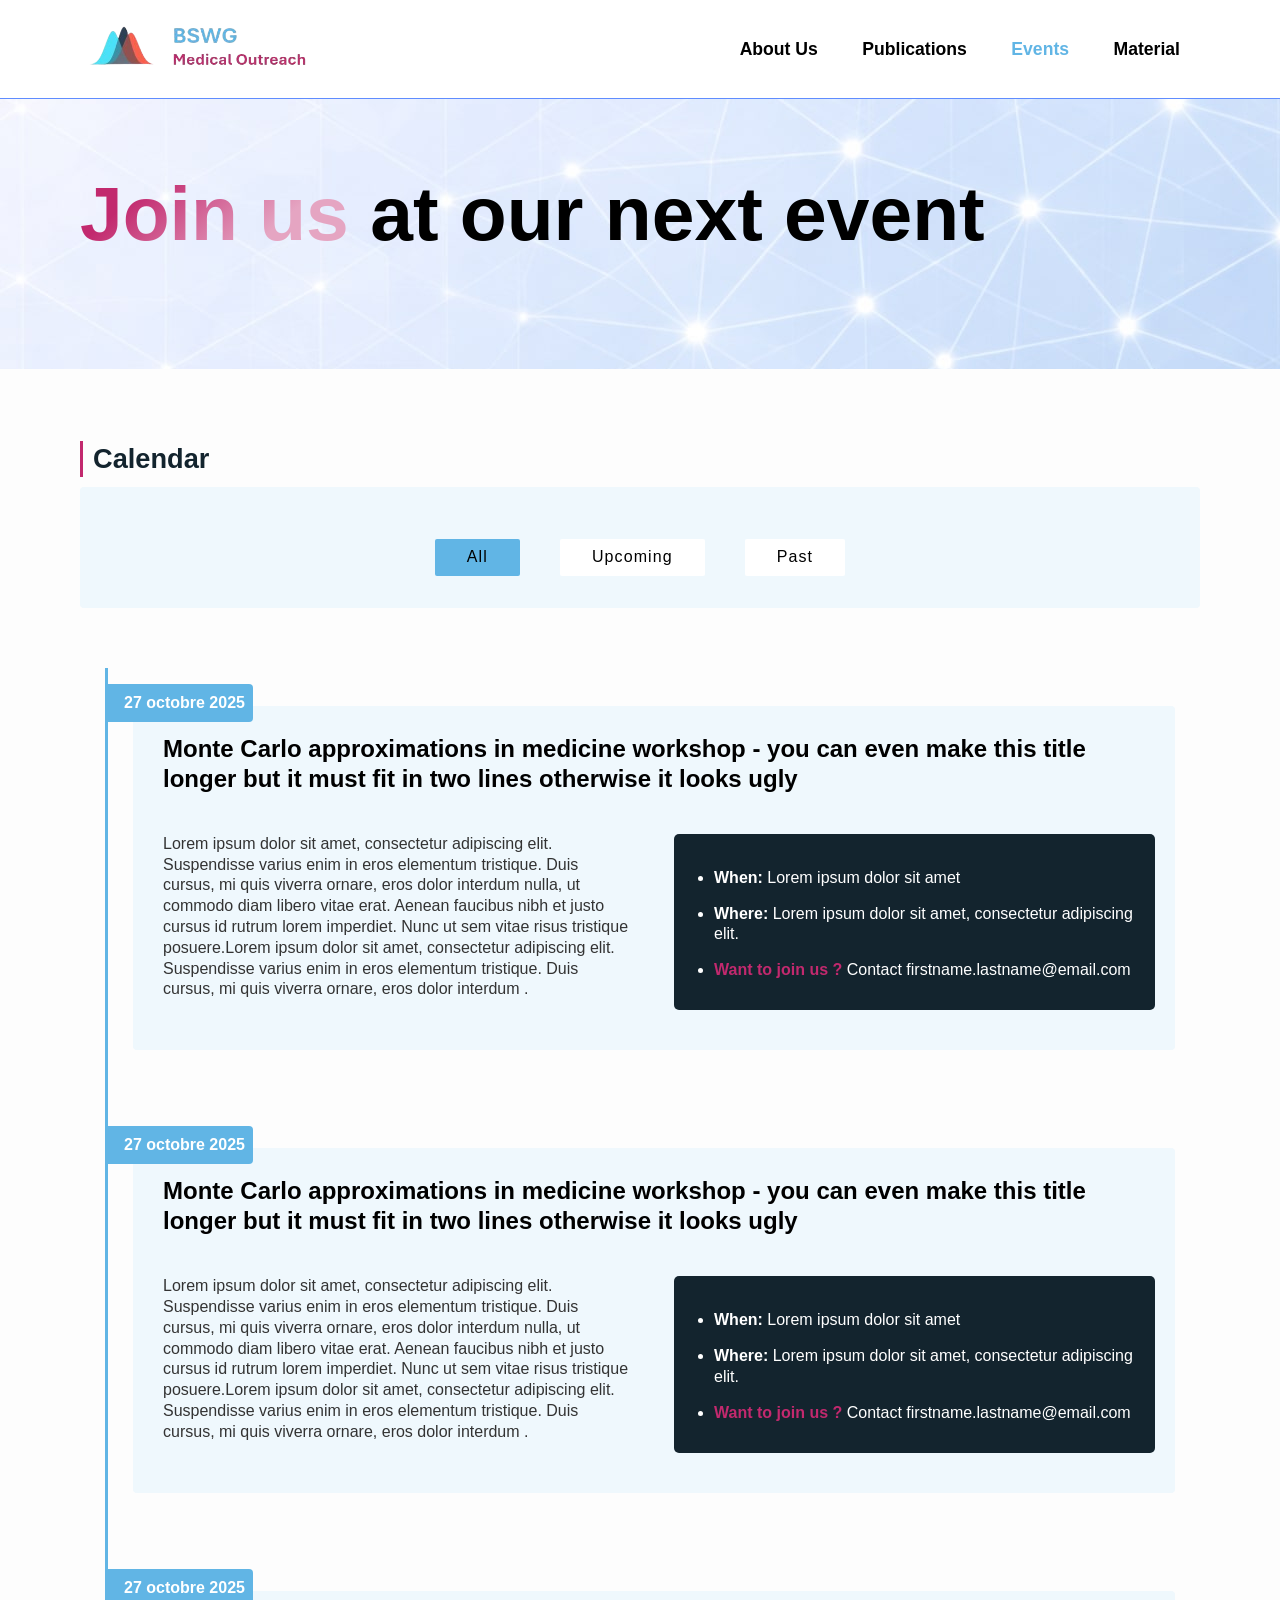
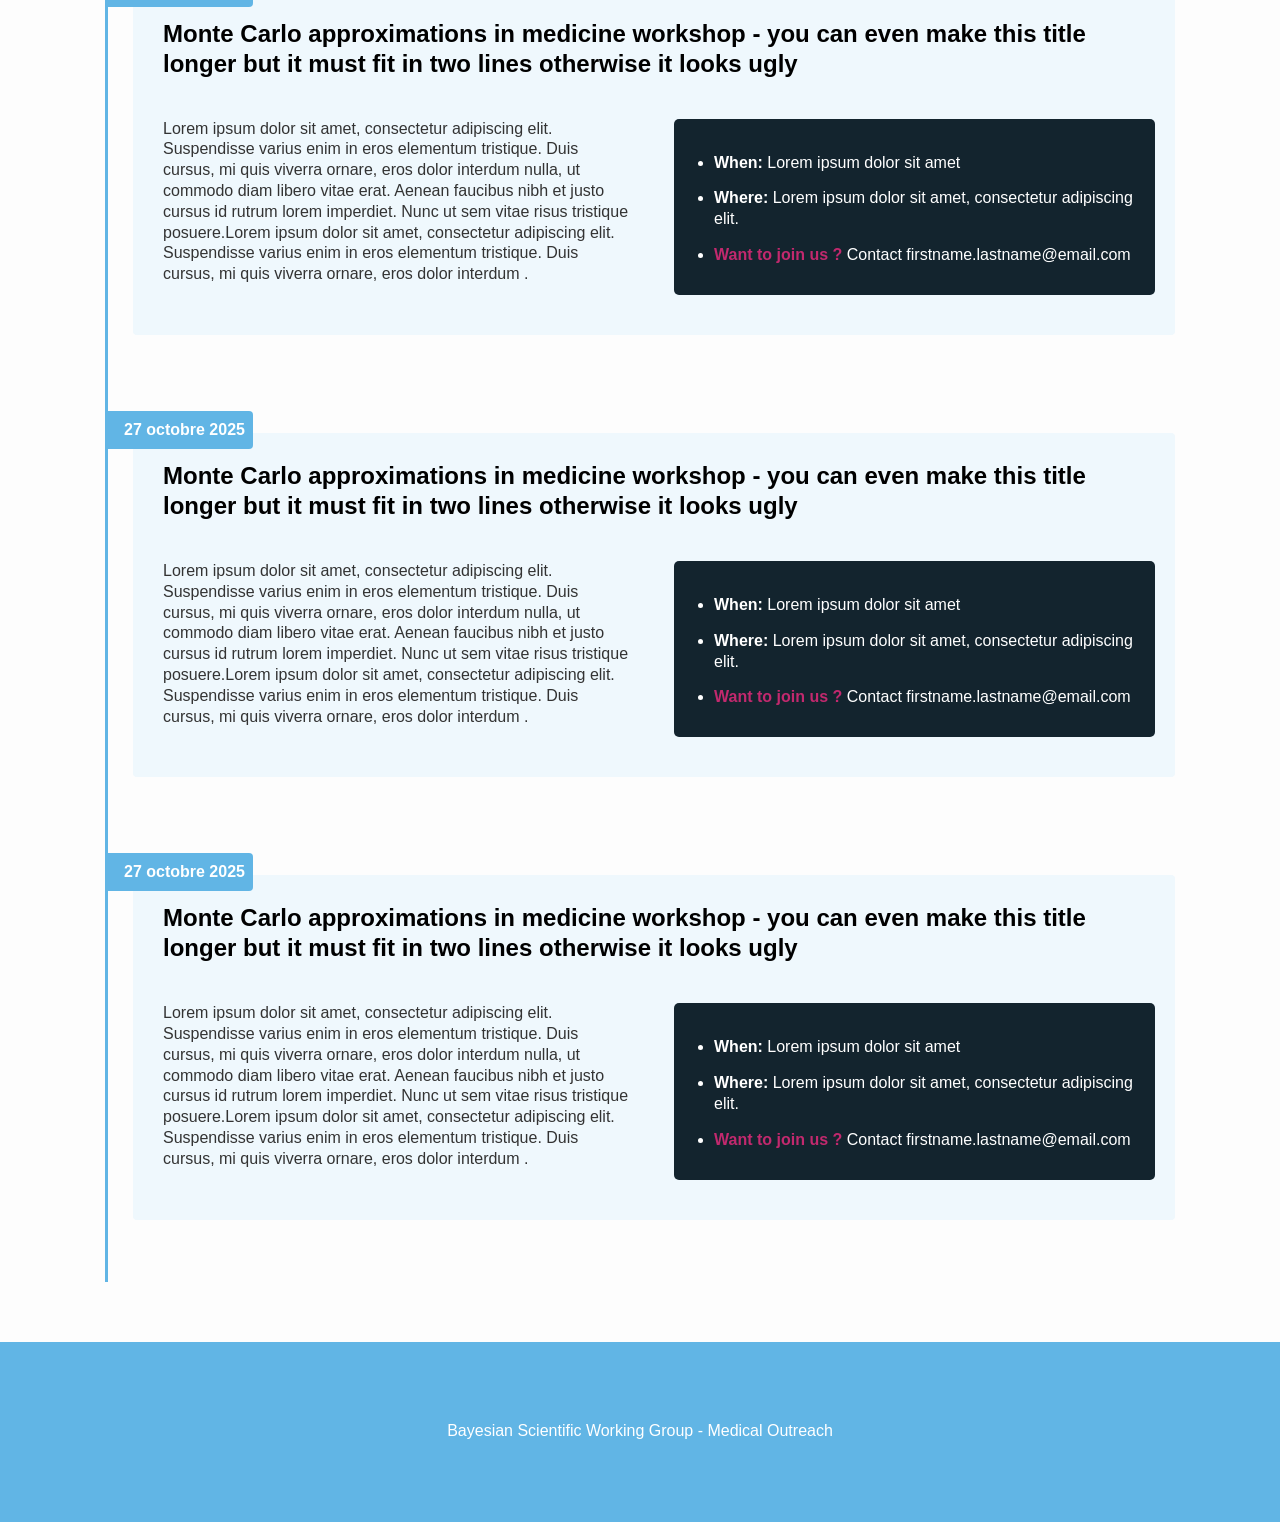
==== commit df5489c0: "Add files via upload" ====
--- a/events.html
+++ b/events.html
@@ -1,4 +1,4 @@
-<!DOCTYPE html><!--  This site was created in Webflow. https://webflow.com  --><!--  Last Published: Sun Apr 05 2026 18:39:48 GMT+0000 (Coordinated Universal Time)  -->
+<!DOCTYPE html><!--  This site was created in Webflow. https://webflow.com  --><!--  Last Published: Mon Apr 06 2026 13:22:11 GMT+0000 (Coordinated Universal Time)  -->
 <html data-wf-page="69d0d35969fcc0d4f0f1eb9c" data-wf-site="69d0d35969fcc0d4f0f1ebad">
 <head>
   <meta charset="utf-8">
@@ -78,7 +78,7 @@
             <div class="w-layout-grid grid-5">
               <h3 id="w-node-_7e81bce2-33c3-78cb-8730-8e719823dba5-f0f1eb9c" class="heading-11">Monte Carlo approximations in medicine workshop - you can even make this title longer but it must fit in two lines otherwise it looks ugly</h3>
               <p id="w-node-_7e81bce2-33c3-78cb-8730-8e719823dba7-f0f1eb9c" class="paragraph-10">Lorem ipsum dolor sit amet, consectetur adipiscing elit. Suspendisse varius enim in eros elementum tristique. Duis cursus, mi quis viverra ornare, eros dolor interdum nulla, ut commodo diam libero vitae erat. Aenean faucibus nibh et justo cursus id rutrum lorem imperdiet. Nunc ut sem vitae risus tristique posuere.Lorem ipsum dolor sit amet, consectetur adipiscing elit. Suspendisse varius enim in eros elementum tristique. Duis cursus, mi quis viverra ornare, eros dolor interdum .</p>
-              <div id="w-node-_7e81bce2-33c3-78cb-8730-8e719823dba9-f0f1eb9c" data-w-id="7e81bce2-33c3-78cb-8730-8e719823dba9" style="opacity:0" class="div-block-8">
+              <div id="w-node-_7e81bce2-33c3-78cb-8730-8e719823dba9-f0f1eb9c" class="div-block-8">
                 <ul role="list" class="list">
                   <li><span class="text-span-2">When:</span> Lorem ipsum dolor sit amet</li>
                   <li class="list-item-2"><span class="text-span-2">Where:</span> Lorem ipsum dolor sit amet, consectetur adipiscing elit.</li>
@@ -90,7 +90,7 @@
             <div class="w-layout-grid grid-5">
               <h3 id="w-node-de5a73a4-7e06-2101-e8fa-aee407372d0e-f0f1eb9c" class="heading-11">Monte Carlo approximations in medicine workshop - you can even make this title longer but it must fit in two lines otherwise it looks ugly</h3>
               <p id="w-node-de5a73a4-7e06-2101-e8fa-aee407372d11-f0f1eb9c" class="paragraph-10">Lorem ipsum dolor sit amet, consectetur adipiscing elit. Suspendisse varius enim in eros elementum tristique. Duis cursus, mi quis viverra ornare, eros dolor interdum nulla, ut commodo diam libero vitae erat. Aenean faucibus nibh et justo cursus id rutrum lorem imperdiet. Nunc ut sem vitae risus tristique posuere.Lorem ipsum dolor sit amet, consectetur adipiscing elit. Suspendisse varius enim in eros elementum tristique. Duis cursus, mi quis viverra ornare, eros dolor interdum .</p>
-              <div id="w-node-a14664ee-df82-0d0d-288d-96724c290dcb-f0f1eb9c" data-w-id="a14664ee-df82-0d0d-288d-96724c290dcb" style="opacity:0" class="div-block-8">
+              <div id="w-node-a14664ee-df82-0d0d-288d-96724c290dcb-f0f1eb9c" class="div-block-8">
                 <ul role="list" class="list">
                   <li><span class="text-span-2">When:</span> Lorem ipsum dolor sit amet</li>
                   <li class="list-item-2"><span class="text-span-2">Where:</span> Lorem ipsum dolor sit amet, consectetur adipiscing elit.</li>
@@ -102,7 +102,7 @@
             <div class="w-layout-grid grid-5">
               <h3 id="w-node-e4030a88-344a-ab09-6595-201460cb4bfc-f0f1eb9c" class="heading-11">Monte Carlo approximations in medicine workshop - you can even make this title longer but it must fit in two lines otherwise it looks ugly</h3>
               <p id="w-node-e4030a88-344a-ab09-6595-201460cb4bfe-f0f1eb9c" class="paragraph-10">Lorem ipsum dolor sit amet, consectetur adipiscing elit. Suspendisse varius enim in eros elementum tristique. Duis cursus, mi quis viverra ornare, eros dolor interdum nulla, ut commodo diam libero vitae erat. Aenean faucibus nibh et justo cursus id rutrum lorem imperdiet. Nunc ut sem vitae risus tristique posuere.Lorem ipsum dolor sit amet, consectetur adipiscing elit. Suspendisse varius enim in eros elementum tristique. Duis cursus, mi quis viverra ornare, eros dolor interdum .</p>
-              <div id="w-node-e4030a88-344a-ab09-6595-201460cb4c00-f0f1eb9c" data-w-id="e4030a88-344a-ab09-6595-201460cb4c00" style="opacity:0" class="div-block-8">
+              <div id="w-node-e4030a88-344a-ab09-6595-201460cb4c00-f0f1eb9c" class="div-block-8">
                 <ul role="list" class="list">
                   <li><span class="text-span-2">When:</span> Lorem ipsum dolor sit amet</li>
                   <li class="list-item-2"><span class="text-span-2">Where:</span> Lorem ipsum dolor sit amet, consectetur adipiscing elit.</li>
@@ -114,7 +114,7 @@
             <div class="w-layout-grid grid-5">
               <h3 id="w-node-_1f181d3f-68ab-ce94-9e25-8fe3b47ff9dc-f0f1eb9c" class="heading-11">Monte Carlo approximations in medicine workshop - you can even make this title longer but it must fit in two lines otherwise it looks ugly</h3>
               <p id="w-node-_1f181d3f-68ab-ce94-9e25-8fe3b47ff9de-f0f1eb9c" class="paragraph-10">Lorem ipsum dolor sit amet, consectetur adipiscing elit. Suspendisse varius enim in eros elementum tristique. Duis cursus, mi quis viverra ornare, eros dolor interdum nulla, ut commodo diam libero vitae erat. Aenean faucibus nibh et justo cursus id rutrum lorem imperdiet. Nunc ut sem vitae risus tristique posuere.Lorem ipsum dolor sit amet, consectetur adipiscing elit. Suspendisse varius enim in eros elementum tristique. Duis cursus, mi quis viverra ornare, eros dolor interdum .</p>
-              <div id="w-node-_1f181d3f-68ab-ce94-9e25-8fe3b47ff9e0-f0f1eb9c" data-w-id="1f181d3f-68ab-ce94-9e25-8fe3b47ff9e0" style="opacity:0" class="div-block-8">
+              <div id="w-node-_1f181d3f-68ab-ce94-9e25-8fe3b47ff9e0-f0f1eb9c" class="div-block-8">
                 <ul role="list" class="list">
                   <li><span class="text-span-2">When:</span> Lorem ipsum dolor sit amet</li>
                   <li class="list-item-2"><span class="text-span-2">Where:</span> Lorem ipsum dolor sit amet, consectetur adipiscing elit.</li>
@@ -126,7 +126,7 @@
             <div class="w-layout-grid grid-5">
               <h3 id="w-node-_005bc607-84c0-96e6-5b84-ed4f6423208b-f0f1eb9c" class="heading-11">Monte Carlo approximations in medicine workshop - you can even make this title longer but it must fit in two lines otherwise it looks ugly</h3>
               <p id="w-node-_005bc607-84c0-96e6-5b84-ed4f6423208d-f0f1eb9c" class="paragraph-10">Lorem ipsum dolor sit amet, consectetur adipiscing elit. Suspendisse varius enim in eros elementum tristique. Duis cursus, mi quis viverra ornare, eros dolor interdum nulla, ut commodo diam libero vitae erat. Aenean faucibus nibh et justo cursus id rutrum lorem imperdiet. Nunc ut sem vitae risus tristique posuere.Lorem ipsum dolor sit amet, consectetur adipiscing elit. Suspendisse varius enim in eros elementum tristique. Duis cursus, mi quis viverra ornare, eros dolor interdum .</p>
-              <div id="w-node-_005bc607-84c0-96e6-5b84-ed4f6423208f-f0f1eb9c" data-w-id="005bc607-84c0-96e6-5b84-ed4f6423208f" style="opacity:0" class="div-block-8">
+              <div id="w-node-_005bc607-84c0-96e6-5b84-ed4f6423208f-f0f1eb9c" class="div-block-8">
                 <ul role="list" class="list">
                   <li><span class="text-span-2">When:</span> Lorem ipsum dolor sit amet</li>
                   <li class="list-item-2"><span class="text-span-2">Where:</span> Lorem ipsum dolor sit amet, consectetur adipiscing elit.</li>
@@ -136,35 +136,35 @@
             </div>
           </div>
           <div data-w-tab="Tab 2" class="tab-pane-events w-tab-pane">
-            <h3 data-w-id="85aab16d-531e-f1cb-fd88-e63f747f1c87" style="-webkit-transform:translate3d(0, 0, 0) scale3d(0, 1, 1) rotateX(0) rotateY(0) rotateZ(0) skew(0, 0);-moz-transform:translate3d(0, 0, 0) scale3d(0, 1, 1) rotateX(0) rotateY(0) rotateZ(0) skew(0, 0);-ms-transform:translate3d(0, 0, 0) scale3d(0, 1, 1) rotateX(0) rotateY(0) rotateZ(0) skew(0, 0);transform:translate3d(0, 0, 0) scale3d(0, 1, 1) rotateX(0) rotateY(0) rotateZ(0) skew(0, 0);color:rgba(0,0,0,0);opacity:0" class="heading-10">27 octobre 2025</h3>
+            <h3 class="heading-10">27 octobre 2025</h3>
             <div data-w-id="8327f0cd-1bcc-710b-c0d0-c67b0b6d1154" style="-webkit-transform:translate3d(0, 50px, 0) scale3d(1, 1, 1) rotateX(0) rotateY(0) rotateZ(0) skew(0, 0);-moz-transform:translate3d(0, 50px, 0) scale3d(1, 1, 1) rotateX(0) rotateY(0) rotateZ(0) skew(0, 0);-ms-transform:translate3d(0, 50px, 0) scale3d(1, 1, 1) rotateX(0) rotateY(0) rotateZ(0) skew(0, 0);transform:translate3d(0, 50px, 0) scale3d(1, 1, 1) rotateX(0) rotateY(0) rotateZ(0) skew(0, 0);opacity:0.5" class="w-layout-grid grid-5">
               <h3 id="w-node-_8327f0cd-1bcc-710b-c0d0-c67b0b6d1155-f0f1eb9c" class="heading-11">Monte Carlo approximations in medicine workshop - you can even make this title longer but it must fit in two lines otherwise it looks ugly</h3>
               <p id="w-node-_8327f0cd-1bcc-710b-c0d0-c67b0b6d1157-f0f1eb9c" class="paragraph-10">Lorem ipsum dolor sit amet, consectetur adipiscing elit. Suspendisse varius enim in eros elementum tristique. Duis cursus, mi quis viverra ornare, eros dolor interdum nulla, ut commodo diam libero vitae erat. Aenean faucibus nibh et justo cursus id rutrum lorem imperdiet. Nunc ut sem vitae risus tristique posuere.Lorem ipsum dolor sit amet, consectetur adipiscing elit. Suspendisse varius enim in eros elementum tristique. Duis cursus, mi quis viverra ornare, eros dolor interdum .</p>
-              <div id="w-node-_8327f0cd-1bcc-710b-c0d0-c67b0b6d1159-f0f1eb9c" data-w-id="8327f0cd-1bcc-710b-c0d0-c67b0b6d1159" style="-webkit-transform:translate3d(0, 50px, 0) scale3d(1, 1, 1) rotateX(0) rotateY(0) rotateZ(0) skew(0, 0);-moz-transform:translate3d(0, 50px, 0) scale3d(1, 1, 1) rotateX(0) rotateY(0) rotateZ(0) skew(0, 0);-ms-transform:translate3d(0, 50px, 0) scale3d(1, 1, 1) rotateX(0) rotateY(0) rotateZ(0) skew(0, 0);transform:translate3d(0, 50px, 0) scale3d(1, 1, 1) rotateX(0) rotateY(0) rotateZ(0) skew(0, 0);opacity:0.5" class="div-block-8">
-                <ul role="list" class="list">
-                  <li><span class="text-span-2">When:</span> 8:30 am - 12.30 pm, Tuesday 2. octobre 2025</li>
-                  <li class="list-item-2"><span class="text-span-2">Where</span>: 3rd floor of the Medical Center, 22 Burning Street, Stockholm, GB</li>
-                  <li class="list-item-3"><span class="text-span-2">Want to join us ?</span> Contact firstname.lastname@email.com</li>
-                </ul>
-              </div>
-            </div>
-            <h3 data-w-id="6b0afb81-6379-e695-b202-a057b047444a" style="-webkit-transform:translate3d(0, 0, 0) scale3d(0, 1, 1) rotateX(0) rotateY(0) rotateZ(0) skew(0, 0);-moz-transform:translate3d(0, 0, 0) scale3d(0, 1, 1) rotateX(0) rotateY(0) rotateZ(0) skew(0, 0);-ms-transform:translate3d(0, 0, 0) scale3d(0, 1, 1) rotateX(0) rotateY(0) rotateZ(0) skew(0, 0);transform:translate3d(0, 0, 0) scale3d(0, 1, 1) rotateX(0) rotateY(0) rotateZ(0) skew(0, 0);color:rgba(0,0,0,0);opacity:0" class="heading-10">27 octobre 2025</h3>
+              <div id="w-node-_8327f0cd-1bcc-710b-c0d0-c67b0b6d1159-f0f1eb9c" class="div-block-8">
+                <ul role="list" class="list">
+                  <li><span class="text-span-2">When:</span> 8:30 am - 12.30 pm, Tuesday 2. octobre 2025</li>
+                  <li class="list-item-2"><span class="text-span-2">Where</span>: 3rd floor of the Medical Center, 22 Burning Street, Stockholm, GB</li>
+                  <li class="list-item-3"><span class="text-span-2">Want to join us ?</span> Contact firstname.lastname@email.com</li>
+                </ul>
+              </div>
+            </div>
+            <h3 class="heading-10">27 octobre 2025</h3>
             <div data-w-id="4a380a78-e05b-343e-1534-e70ee3c54737" style="-webkit-transform:translate3d(0, 50px, 0) scale3d(1, 1, 1) rotateX(0) rotateY(0) rotateZ(0) skew(0, 0);-moz-transform:translate3d(0, 50px, 0) scale3d(1, 1, 1) rotateX(0) rotateY(0) rotateZ(0) skew(0, 0);-ms-transform:translate3d(0, 50px, 0) scale3d(1, 1, 1) rotateX(0) rotateY(0) rotateZ(0) skew(0, 0);transform:translate3d(0, 50px, 0) scale3d(1, 1, 1) rotateX(0) rotateY(0) rotateZ(0) skew(0, 0);opacity:0.5" class="w-layout-grid grid-5">
               <h3 id="w-node-_4a380a78-e05b-343e-1534-e70ee3c54738-f0f1eb9c" class="heading-11">Monte Carlo approximations in medicine workshop - you can even make this title longer but it must fit in two lines otherwise it looks ugly</h3>
               <p id="w-node-_4a380a78-e05b-343e-1534-e70ee3c5473a-f0f1eb9c" class="paragraph-10">Lorem ipsum dolor sit amet, consectetur adipiscing elit. Suspendisse varius enim in eros elementum tristique. Duis cursus, mi quis viverra ornare, eros dolor interdum nulla, ut commodo diam libero vitae erat. Aenean faucibus nibh et justo cursus id rutrum lorem imperdiet. Nunc ut sem vitae risus tristique posuere.Lorem ipsum dolor sit amet, consectetur adipiscing elit. Suspendisse varius enim in eros elementum tristique. Duis cursus, mi quis viverra ornare, eros dolor interdum .</p>
-              <div id="w-node-_4a380a78-e05b-343e-1534-e70ee3c5473c-f0f1eb9c" data-w-id="4a380a78-e05b-343e-1534-e70ee3c5473c" style="-webkit-transform:translate3d(0, 50px, 0) scale3d(1, 1, 1) rotateX(0) rotateY(0) rotateZ(0) skew(0, 0);-moz-transform:translate3d(0, 50px, 0) scale3d(1, 1, 1) rotateX(0) rotateY(0) rotateZ(0) skew(0, 0);-ms-transform:translate3d(0, 50px, 0) scale3d(1, 1, 1) rotateX(0) rotateY(0) rotateZ(0) skew(0, 0);transform:translate3d(0, 50px, 0) scale3d(1, 1, 1) rotateX(0) rotateY(0) rotateZ(0) skew(0, 0);opacity:0.5" class="div-block-8">
-                <ul role="list" class="list">
-                  <li><span class="text-span-2">When:</span> 8:30 am - 12.30 pm, Tuesday 2. octobre 2025</li>
-                  <li class="list-item-2"><span class="text-span-2">Where</span>: 3rd floor of the Medical Center, 22 Burning Street, Stockholm, GB</li>
-                  <li class="list-item-3"><span class="text-span-2">Want to join us ?</span> Contact firstname.lastname@email.com</li>
-                </ul>
-              </div>
-            </div>
-            <h3 data-w-id="e9a255da-5c8d-e9c1-4981-84befc79aa4c" style="-webkit-transform:translate3d(0, 0, 0) scale3d(0, 1, 1) rotateX(0) rotateY(0) rotateZ(0) skew(0, 0);-moz-transform:translate3d(0, 0, 0) scale3d(0, 1, 1) rotateX(0) rotateY(0) rotateZ(0) skew(0, 0);-ms-transform:translate3d(0, 0, 0) scale3d(0, 1, 1) rotateX(0) rotateY(0) rotateZ(0) skew(0, 0);transform:translate3d(0, 0, 0) scale3d(0, 1, 1) rotateX(0) rotateY(0) rotateZ(0) skew(0, 0);color:rgba(0,0,0,0);opacity:0" class="heading-10">27 octobre 2025</h3>
+              <div id="w-node-_4a380a78-e05b-343e-1534-e70ee3c5473c-f0f1eb9c" class="div-block-8">
+                <ul role="list" class="list">
+                  <li><span class="text-span-2">When:</span> 8:30 am - 12.30 pm, Tuesday 2. octobre 2025</li>
+                  <li class="list-item-2"><span class="text-span-2">Where</span>: 3rd floor of the Medical Center, 22 Burning Street, Stockholm, GB</li>
+                  <li class="list-item-3"><span class="text-span-2">Want to join us ?</span> Contact firstname.lastname@email.com</li>
+                </ul>
+              </div>
+            </div>
+            <h3 class="heading-10">27 octobre 2025</h3>
             <div data-w-id="7081e1f6-1bb8-d461-4f8e-ec58a9eb59a0" style="-webkit-transform:translate3d(0, 50px, 0) scale3d(1, 1, 1) rotateX(0) rotateY(0) rotateZ(0) skew(0, 0);-moz-transform:translate3d(0, 50px, 0) scale3d(1, 1, 1) rotateX(0) rotateY(0) rotateZ(0) skew(0, 0);-ms-transform:translate3d(0, 50px, 0) scale3d(1, 1, 1) rotateX(0) rotateY(0) rotateZ(0) skew(0, 0);transform:translate3d(0, 50px, 0) scale3d(1, 1, 1) rotateX(0) rotateY(0) rotateZ(0) skew(0, 0);opacity:0.5" class="w-layout-grid grid-5">
               <h3 id="w-node-_7081e1f6-1bb8-d461-4f8e-ec58a9eb59a1-f0f1eb9c" class="heading-11">Monte Carlo approximations in medicine workshop - you can even make this title longer but it must fit in two lines otherwise it looks ugly</h3>
               <p id="w-node-_7081e1f6-1bb8-d461-4f8e-ec58a9eb59a3-f0f1eb9c" class="paragraph-10">Lorem ipsum dolor sit amet, consectetur adipiscing elit. Suspendisse varius enim in eros elementum tristique. Duis cursus, mi quis viverra ornare, eros dolor interdum nulla, ut commodo diam libero vitae erat. Aenean faucibus nibh et justo cursus id rutrum lorem imperdiet. Nunc ut sem vitae risus tristique posuere.Lorem ipsum dolor sit amet, consectetur adipiscing elit. Suspendisse varius enim in eros elementum tristique. Duis cursus, mi quis viverra ornare, eros dolor interdum .</p>
-              <div id="w-node-_7081e1f6-1bb8-d461-4f8e-ec58a9eb59a5-f0f1eb9c" data-w-id="7081e1f6-1bb8-d461-4f8e-ec58a9eb59a5" style="-webkit-transform:translate3d(0, 50px, 0) scale3d(1, 1, 1) rotateX(0) rotateY(0) rotateZ(0) skew(0, 0);-moz-transform:translate3d(0, 50px, 0) scale3d(1, 1, 1) rotateX(0) rotateY(0) rotateZ(0) skew(0, 0);-ms-transform:translate3d(0, 50px, 0) scale3d(1, 1, 1) rotateX(0) rotateY(0) rotateZ(0) skew(0, 0);transform:translate3d(0, 50px, 0) scale3d(1, 1, 1) rotateX(0) rotateY(0) rotateZ(0) skew(0, 0);opacity:0.5" class="div-block-8">
+              <div id="w-node-_7081e1f6-1bb8-d461-4f8e-ec58a9eb59a5-f0f1eb9c" class="div-block-8">
                 <ul role="list" class="list">
                   <li><span class="text-span-2">When:</span> 8:30 am - 12.30 pm, Tuesday 2. octobre 2025</li>
                   <li class="list-item-2"><span class="text-span-2">Where</span>: 3rd floor of the Medical Center, 22 Burning Street, Stockholm, GB</li>
@@ -174,35 +174,35 @@
             </div>
           </div>
           <div data-w-tab="Tab 3" class="tab-pane-events w-tab-pane">
-            <h3 data-w-id="82aa5870-cc59-0af3-6b9b-607f86d3ffaa" style="-webkit-transform:translate3d(0, 0, 0) scale3d(0, 1, 1) rotateX(0) rotateY(0) rotateZ(0) skew(0, 0);-moz-transform:translate3d(0, 0, 0) scale3d(0, 1, 1) rotateX(0) rotateY(0) rotateZ(0) skew(0, 0);-ms-transform:translate3d(0, 0, 0) scale3d(0, 1, 1) rotateX(0) rotateY(0) rotateZ(0) skew(0, 0);transform:translate3d(0, 0, 0) scale3d(0, 1, 1) rotateX(0) rotateY(0) rotateZ(0) skew(0, 0);color:rgba(0,0,0,0);opacity:0" class="heading-10">27 octobre 2025</h3>
+            <h3 class="heading-10">27 octobre 2025</h3>
             <div data-w-id="5eb26b4c-665d-7662-7dee-a647021b8d17" style="-webkit-transform:translate3d(0, 50px, 0) scale3d(1, 1, 1) rotateX(0) rotateY(0) rotateZ(0) skew(0, 0);-moz-transform:translate3d(0, 50px, 0) scale3d(1, 1, 1) rotateX(0) rotateY(0) rotateZ(0) skew(0, 0);-ms-transform:translate3d(0, 50px, 0) scale3d(1, 1, 1) rotateX(0) rotateY(0) rotateZ(0) skew(0, 0);transform:translate3d(0, 50px, 0) scale3d(1, 1, 1) rotateX(0) rotateY(0) rotateZ(0) skew(0, 0);opacity:0.5" class="w-layout-grid grid-5">
               <h3 id="w-node-_5eb26b4c-665d-7662-7dee-a647021b8d18-f0f1eb9c" class="heading-11">Monte Carlo approximations in medicine workshop - you can even make this title longer but it must fit in two lines otherwise it looks ugly</h3>
               <p id="w-node-_5eb26b4c-665d-7662-7dee-a647021b8d1a-f0f1eb9c" class="paragraph-10">Lorem ipsum dolor sit amet, consectetur adipiscing elit. Suspendisse varius enim in eros elementum tristique. Duis cursus, mi quis viverra ornare, eros dolor interdum nulla, ut commodo diam libero vitae erat. Aenean faucibus nibh et justo cursus id rutrum lorem imperdiet. Nunc ut sem vitae risus tristique posuere.Lorem ipsum dolor sit amet, consectetur adipiscing elit. Suspendisse varius enim in eros elementum tristique. Duis cursus, mi quis viverra ornare, eros dolor interdum .</p>
-              <div id="w-node-_5eb26b4c-665d-7662-7dee-a647021b8d1c-f0f1eb9c" data-w-id="5eb26b4c-665d-7662-7dee-a647021b8d1c" style="-webkit-transform:translate3d(0, 50px, 0) scale3d(1, 1, 1) rotateX(0) rotateY(0) rotateZ(0) skew(0, 0);-moz-transform:translate3d(0, 50px, 0) scale3d(1, 1, 1) rotateX(0) rotateY(0) rotateZ(0) skew(0, 0);-ms-transform:translate3d(0, 50px, 0) scale3d(1, 1, 1) rotateX(0) rotateY(0) rotateZ(0) skew(0, 0);transform:translate3d(0, 50px, 0) scale3d(1, 1, 1) rotateX(0) rotateY(0) rotateZ(0) skew(0, 0);opacity:0.5" class="div-block-8">
-                <ul role="list" class="list">
-                  <li><span class="text-span-2">When:</span> 8:30 am - 12.30 pm, Tuesday 2. octobre 2025</li>
-                  <li class="list-item-2"><span class="text-span-2">Where</span>: 3rd floor of the Medical Center, 22 Burning Street, Stockholm, GB</li>
-                  <li class="list-item-3"><span class="text-span-2">Want to join us ?</span> Contact firstname.lastname@email.com</li>
-                </ul>
-              </div>
-            </div>
-            <h3 data-w-id="50566b09-c303-078c-c331-3d518031cce4" style="-webkit-transform:translate3d(0, 0, 0) scale3d(0, 1, 1) rotateX(0) rotateY(0) rotateZ(0) skew(0, 0);-moz-transform:translate3d(0, 0, 0) scale3d(0, 1, 1) rotateX(0) rotateY(0) rotateZ(0) skew(0, 0);-ms-transform:translate3d(0, 0, 0) scale3d(0, 1, 1) rotateX(0) rotateY(0) rotateZ(0) skew(0, 0);transform:translate3d(0, 0, 0) scale3d(0, 1, 1) rotateX(0) rotateY(0) rotateZ(0) skew(0, 0);color:rgba(0,0,0,0);opacity:0" class="heading-10">18 june 2025</h3>
+              <div id="w-node-_5eb26b4c-665d-7662-7dee-a647021b8d1c-f0f1eb9c" class="div-block-8">
+                <ul role="list" class="list">
+                  <li><span class="text-span-2">When:</span> 8:30 am - 12.30 pm, Tuesday 2. octobre 2025</li>
+                  <li class="list-item-2"><span class="text-span-2">Where</span>: 3rd floor of the Medical Center, 22 Burning Street, Stockholm, GB</li>
+                  <li class="list-item-3"><span class="text-span-2">Want to join us ?</span> Contact firstname.lastname@email.com</li>
+                </ul>
+              </div>
+            </div>
+            <h3 class="heading-10">18 june 2025</h3>
             <div data-w-id="5d026f73-9af9-9431-28e5-985a542ad6ee" style="-webkit-transform:translate3d(0, 50px, 0) scale3d(1, 1, 1) rotateX(0) rotateY(0) rotateZ(0) skew(0, 0);-moz-transform:translate3d(0, 50px, 0) scale3d(1, 1, 1) rotateX(0) rotateY(0) rotateZ(0) skew(0, 0);-ms-transform:translate3d(0, 50px, 0) scale3d(1, 1, 1) rotateX(0) rotateY(0) rotateZ(0) skew(0, 0);transform:translate3d(0, 50px, 0) scale3d(1, 1, 1) rotateX(0) rotateY(0) rotateZ(0) skew(0, 0);opacity:0.5" class="w-layout-grid grid-5">
               <h3 id="w-node-_5d026f73-9af9-9431-28e5-985a542ad6ef-f0f1eb9c" class="heading-11">Monte Carlo approximations in medicine workshop - you can even make this title longer but it must fit in two lines otherwise it looks ugly</h3>
               <p id="w-node-_5d026f73-9af9-9431-28e5-985a542ad6f1-f0f1eb9c" class="paragraph-10">Lorem ipsum dolor sit amet, consectetur adipiscing elit. Suspendisse varius enim in eros elementum tristique. Duis cursus, mi quis viverra ornare, eros dolor interdum nulla, ut commodo diam libero vitae erat. Aenean faucibus nibh et justo cursus id rutrum lorem imperdiet. Nunc ut sem vitae risus tristique posuere.Lorem ipsum dolor sit amet, consectetur adipiscing elit. Suspendisse varius enim in eros elementum tristique. Duis cursus, mi quis viverra ornare, eros dolor interdum .</p>
-              <div id="w-node-_5d026f73-9af9-9431-28e5-985a542ad6f3-f0f1eb9c" data-w-id="5d026f73-9af9-9431-28e5-985a542ad6f3" style="-webkit-transform:translate3d(0, 50px, 0) scale3d(1, 1, 1) rotateX(0) rotateY(0) rotateZ(0) skew(0, 0);-moz-transform:translate3d(0, 50px, 0) scale3d(1, 1, 1) rotateX(0) rotateY(0) rotateZ(0) skew(0, 0);-ms-transform:translate3d(0, 50px, 0) scale3d(1, 1, 1) rotateX(0) rotateY(0) rotateZ(0) skew(0, 0);transform:translate3d(0, 50px, 0) scale3d(1, 1, 1) rotateX(0) rotateY(0) rotateZ(0) skew(0, 0);opacity:0.5" class="div-block-8">
-                <ul role="list" class="list">
-                  <li><span class="text-span-2">When:</span> 8:30 am - 12.30 pm, Tuesday 2. octobre 2025</li>
-                  <li class="list-item-2"><span class="text-span-2">Where</span>: 3rd floor of the Medical Center, 22 Burning Street, Stockholm, GB</li>
-                  <li class="list-item-3"><span class="text-span-2">Want to join us ?</span> Contact firstname.lastname@email.com</li>
-                </ul>
-              </div>
-            </div>
-            <h3 data-w-id="cbfba8ea-d329-2f4e-b589-ea179553dccc" style="-webkit-transform:translate3d(0, 0, 0) scale3d(0, 1, 1) rotateX(0) rotateY(0) rotateZ(0) skew(0, 0);-moz-transform:translate3d(0, 0, 0) scale3d(0, 1, 1) rotateX(0) rotateY(0) rotateZ(0) skew(0, 0);-ms-transform:translate3d(0, 0, 0) scale3d(0, 1, 1) rotateX(0) rotateY(0) rotateZ(0) skew(0, 0);transform:translate3d(0, 0, 0) scale3d(0, 1, 1) rotateX(0) rotateY(0) rotateZ(0) skew(0, 0);color:rgba(0,0,0,0);opacity:0" class="heading-10">2 mai 2025</h3>
+              <div id="w-node-_5d026f73-9af9-9431-28e5-985a542ad6f3-f0f1eb9c" class="div-block-8">
+                <ul role="list" class="list">
+                  <li><span class="text-span-2">When:</span> 8:30 am - 12.30 pm, Tuesday 2. octobre 2025</li>
+                  <li class="list-item-2"><span class="text-span-2">Where</span>: 3rd floor of the Medical Center, 22 Burning Street, Stockholm, GB</li>
+                  <li class="list-item-3"><span class="text-span-2">Want to join us ?</span> Contact firstname.lastname@email.com</li>
+                </ul>
+              </div>
+            </div>
+            <h3 class="heading-10">2 mai 2025</h3>
             <div data-w-id="27bcceaf-577c-77cf-2940-3ed757a732a0" style="-webkit-transform:translate3d(0, 50px, 0) scale3d(1, 1, 1) rotateX(0) rotateY(0) rotateZ(0) skew(0, 0);-moz-transform:translate3d(0, 50px, 0) scale3d(1, 1, 1) rotateX(0) rotateY(0) rotateZ(0) skew(0, 0);-ms-transform:translate3d(0, 50px, 0) scale3d(1, 1, 1) rotateX(0) rotateY(0) rotateZ(0) skew(0, 0);transform:translate3d(0, 50px, 0) scale3d(1, 1, 1) rotateX(0) rotateY(0) rotateZ(0) skew(0, 0);opacity:0.5" class="w-layout-grid grid-5">
               <h3 id="w-node-_27bcceaf-577c-77cf-2940-3ed757a732a1-f0f1eb9c" class="heading-11">Monte Carlo approximations in medicine workshop - you can even make this title longer but it must fit in two lines otherwise it looks ugly</h3>
               <p id="w-node-_27bcceaf-577c-77cf-2940-3ed757a732a3-f0f1eb9c" class="paragraph-10">Lorem ipsum dolor sit amet, consectetur adipiscing elit. Suspendisse varius enim in eros elementum tristique. Duis cursus, mi quis viverra ornare, eros dolor interdum nulla, ut commodo diam libero vitae erat. Aenean faucibus nibh et justo cursus id rutrum lorem imperdiet. Nunc ut sem vitae risus tristique posuere.Lorem ipsum dolor sit amet, consectetur adipiscing elit. Suspendisse varius enim in eros elementum tristique. Duis cursus, mi quis viverra ornare, eros dolor interdum .</p>
-              <div id="w-node-_27bcceaf-577c-77cf-2940-3ed757a732a5-f0f1eb9c" data-w-id="27bcceaf-577c-77cf-2940-3ed757a732a5" style="-webkit-transform:translate3d(0, 50px, 0) scale3d(1, 1, 1) rotateX(0) rotateY(0) rotateZ(0) skew(0, 0);-moz-transform:translate3d(0, 50px, 0) scale3d(1, 1, 1) rotateX(0) rotateY(0) rotateZ(0) skew(0, 0);-ms-transform:translate3d(0, 50px, 0) scale3d(1, 1, 1) rotateX(0) rotateY(0) rotateZ(0) skew(0, 0);transform:translate3d(0, 50px, 0) scale3d(1, 1, 1) rotateX(0) rotateY(0) rotateZ(0) skew(0, 0);opacity:0.5" class="div-block-8">
+              <div id="w-node-_27bcceaf-577c-77cf-2940-3ed757a732a5-f0f1eb9c" class="div-block-8">
                 <ul role="list" class="list">
                   <li><span class="text-span-2">When:</span> 8:30 am - 12.30 pm, Tuesday 2. octobre 2025</li>
                   <li class="list-item-2"><span class="text-span-2">Where</span>: 3rd floor of the Medical Center, 22 Burning Street, Stockholm, GB</li>
@@ -223,4 +223,4 @@
   <script src="https://d3e54v103j8qbb.cloudfront.net/js/jquery-3.5.1.min.dc5e7f18c8.js?site=69d0d35969fcc0d4f0f1ebad" type="text/javascript" integrity="sha256-9/aliU8dGd2tb6OSsuzixeV4y/faTqgFtohetphbbj0=" crossorigin="anonymous"></script>
   <script src="js/webflow.js" type="text/javascript"></script>
 </body>
-</html>
+</html>
--- a/css/michaels-amazing-site2-5a-bfab69c69f147.webflow.css
+++ b/css/michaels-amazing-site2-5a-bfab69c69f147.webflow.css
@@ -558,6 +558,7 @@
 }
 
 .heading-10 {
+  z-index: 2;
   background-image: linear-gradient(to bottom, var(--main-color-fv), var(--main-color-fv));
   perspective-origin: 0%;
   transform-origin: 0%;
@@ -639,6 +640,7 @@
   margin-bottom: 60px;
   margin-left: 25px;
   padding: 20px 20px 40px;
+  position: relative;
 }
 
 .gallery-container {
@@ -893,6 +895,12 @@
     background-position: 50%;
   }
 
+  .hero-section._2-cc {
+    background-image: url('../images/herov1-2_low.jpg');
+    background-position: 50%;
+    background-size: auto;
+  }
+
   .team-section {
     border-top-style: none;
   }
